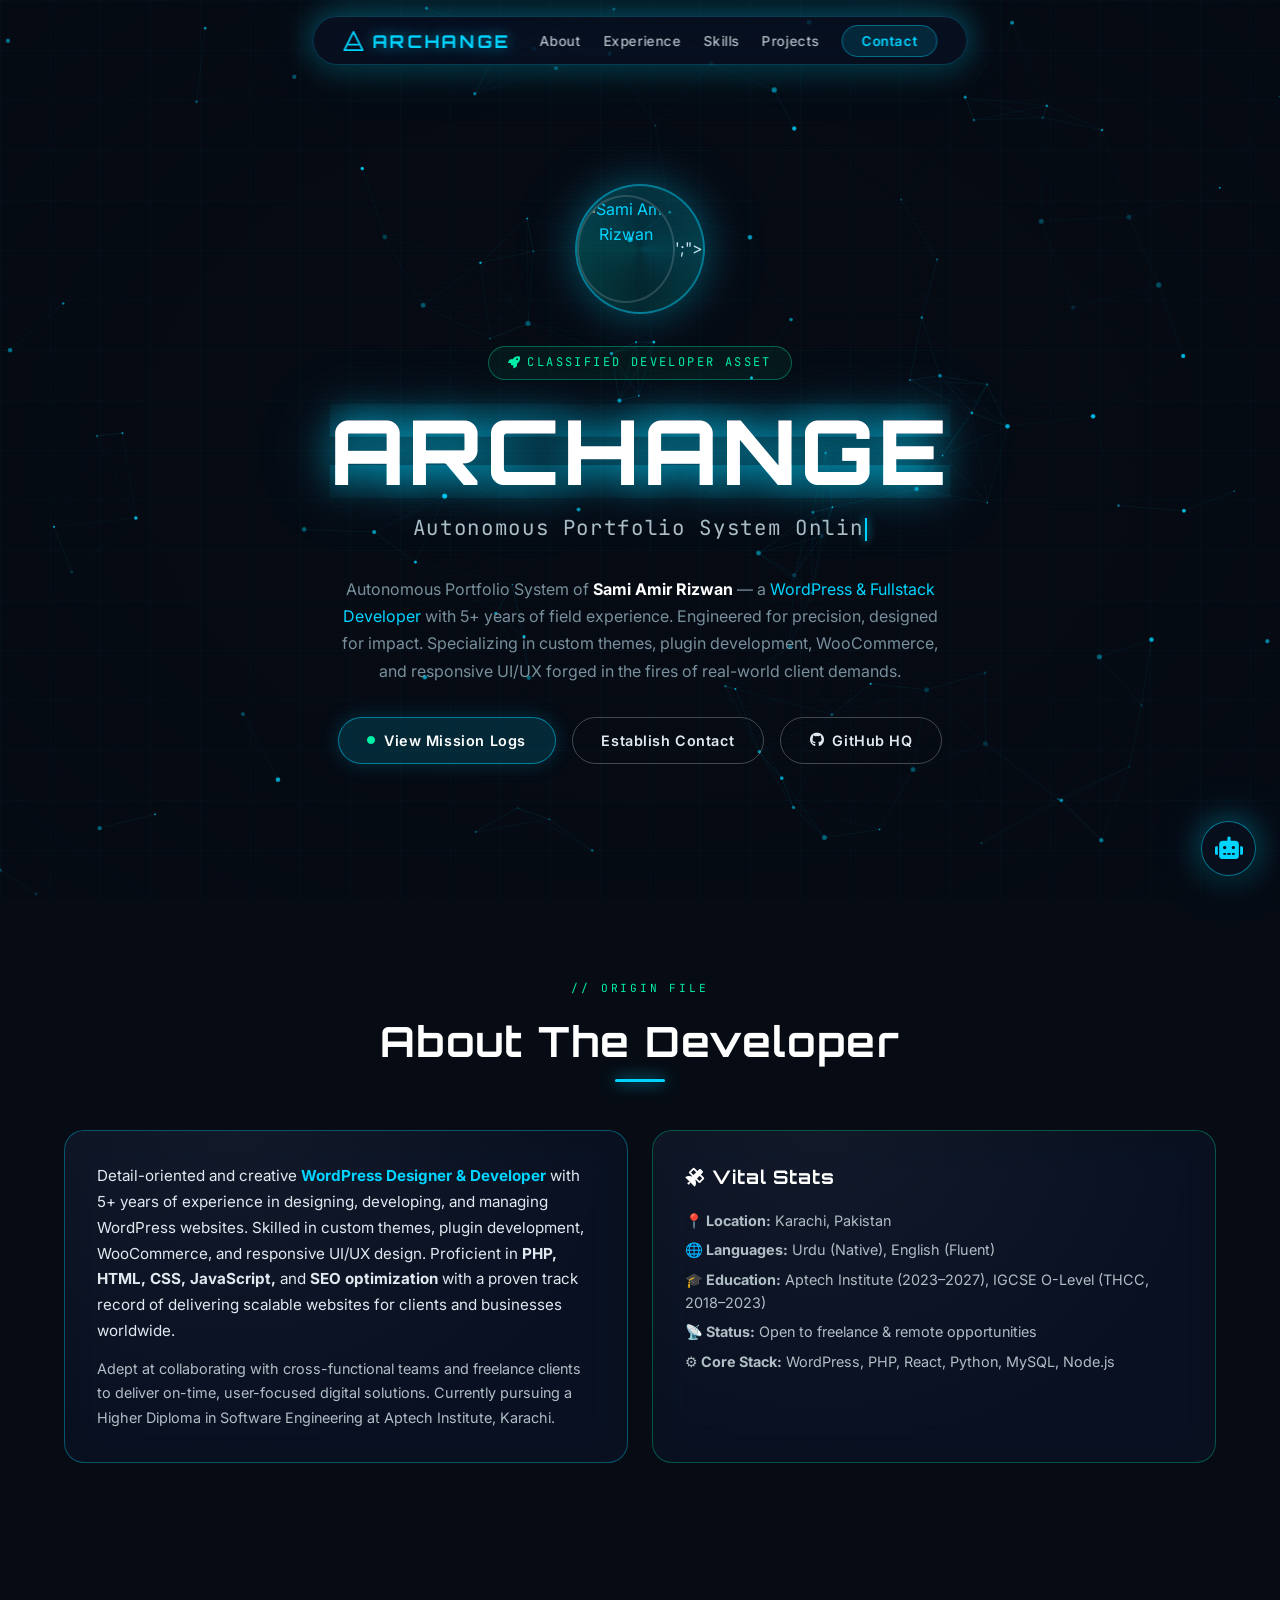
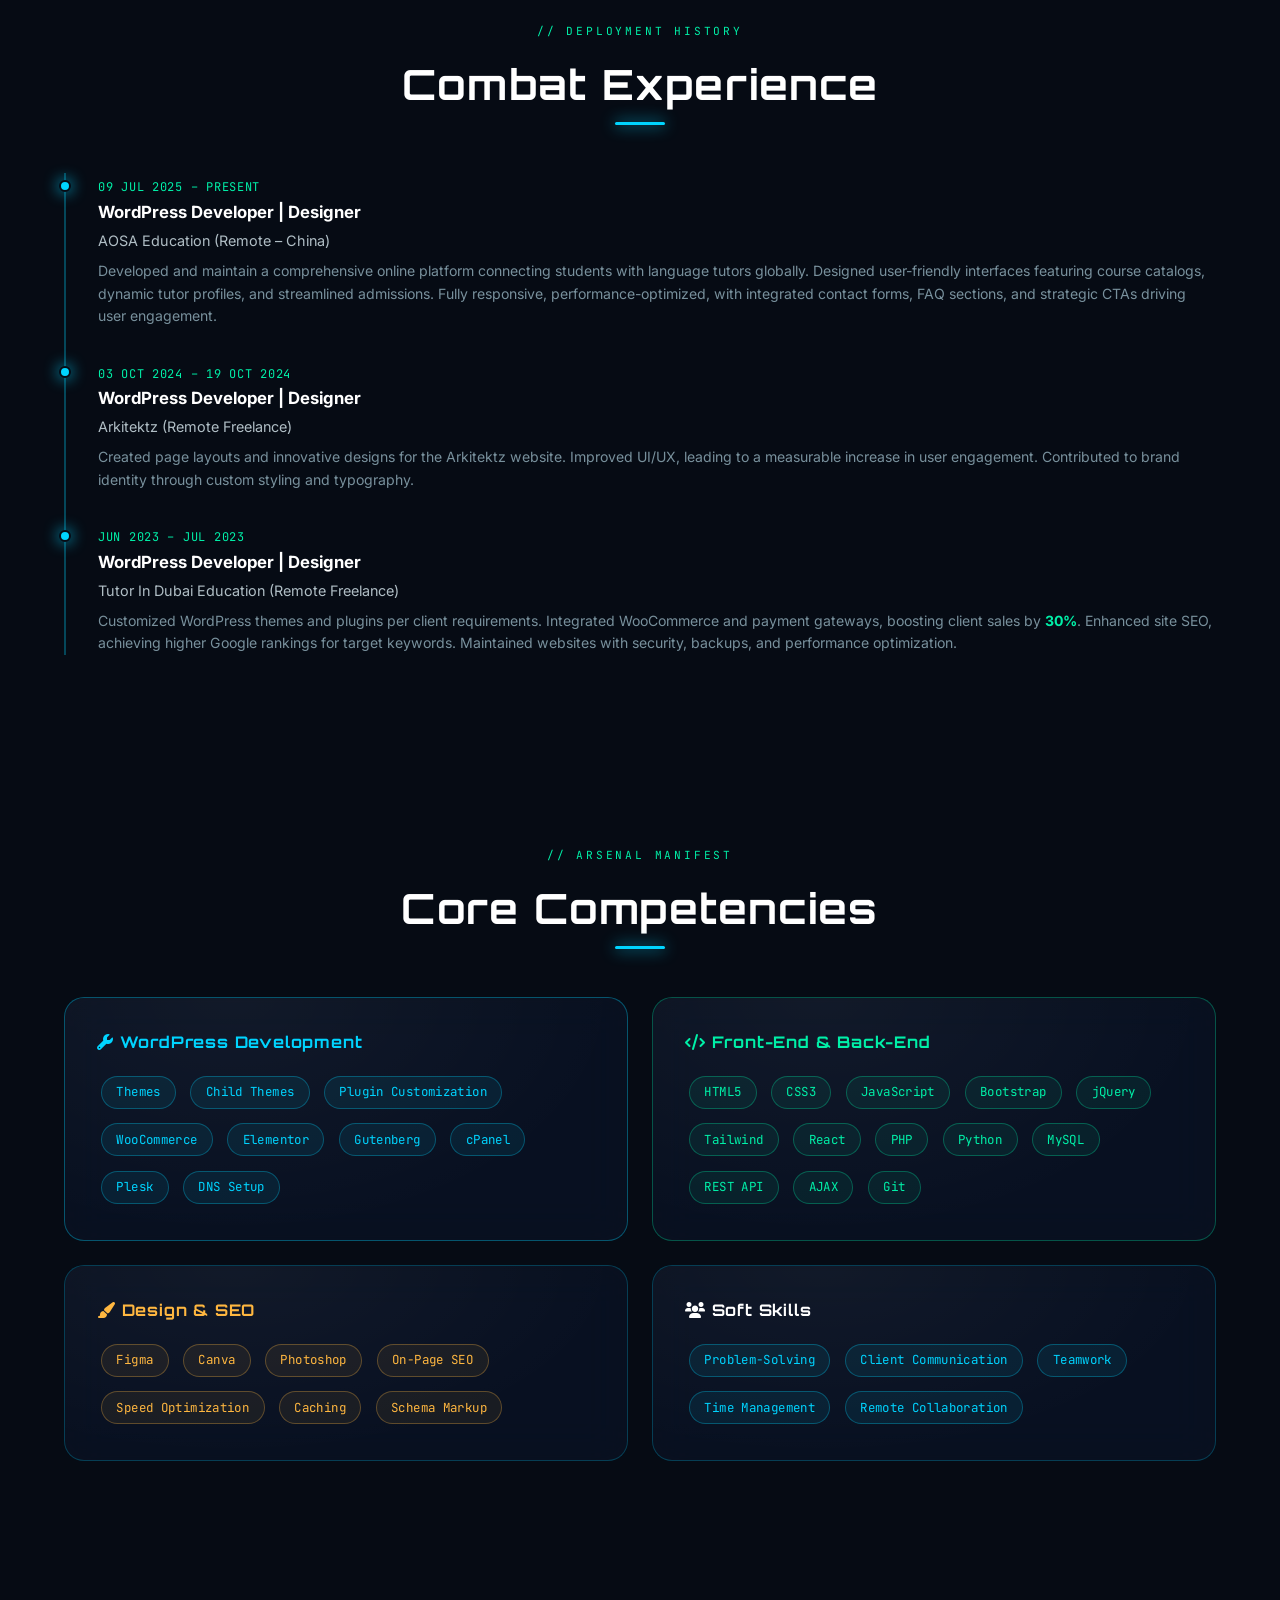
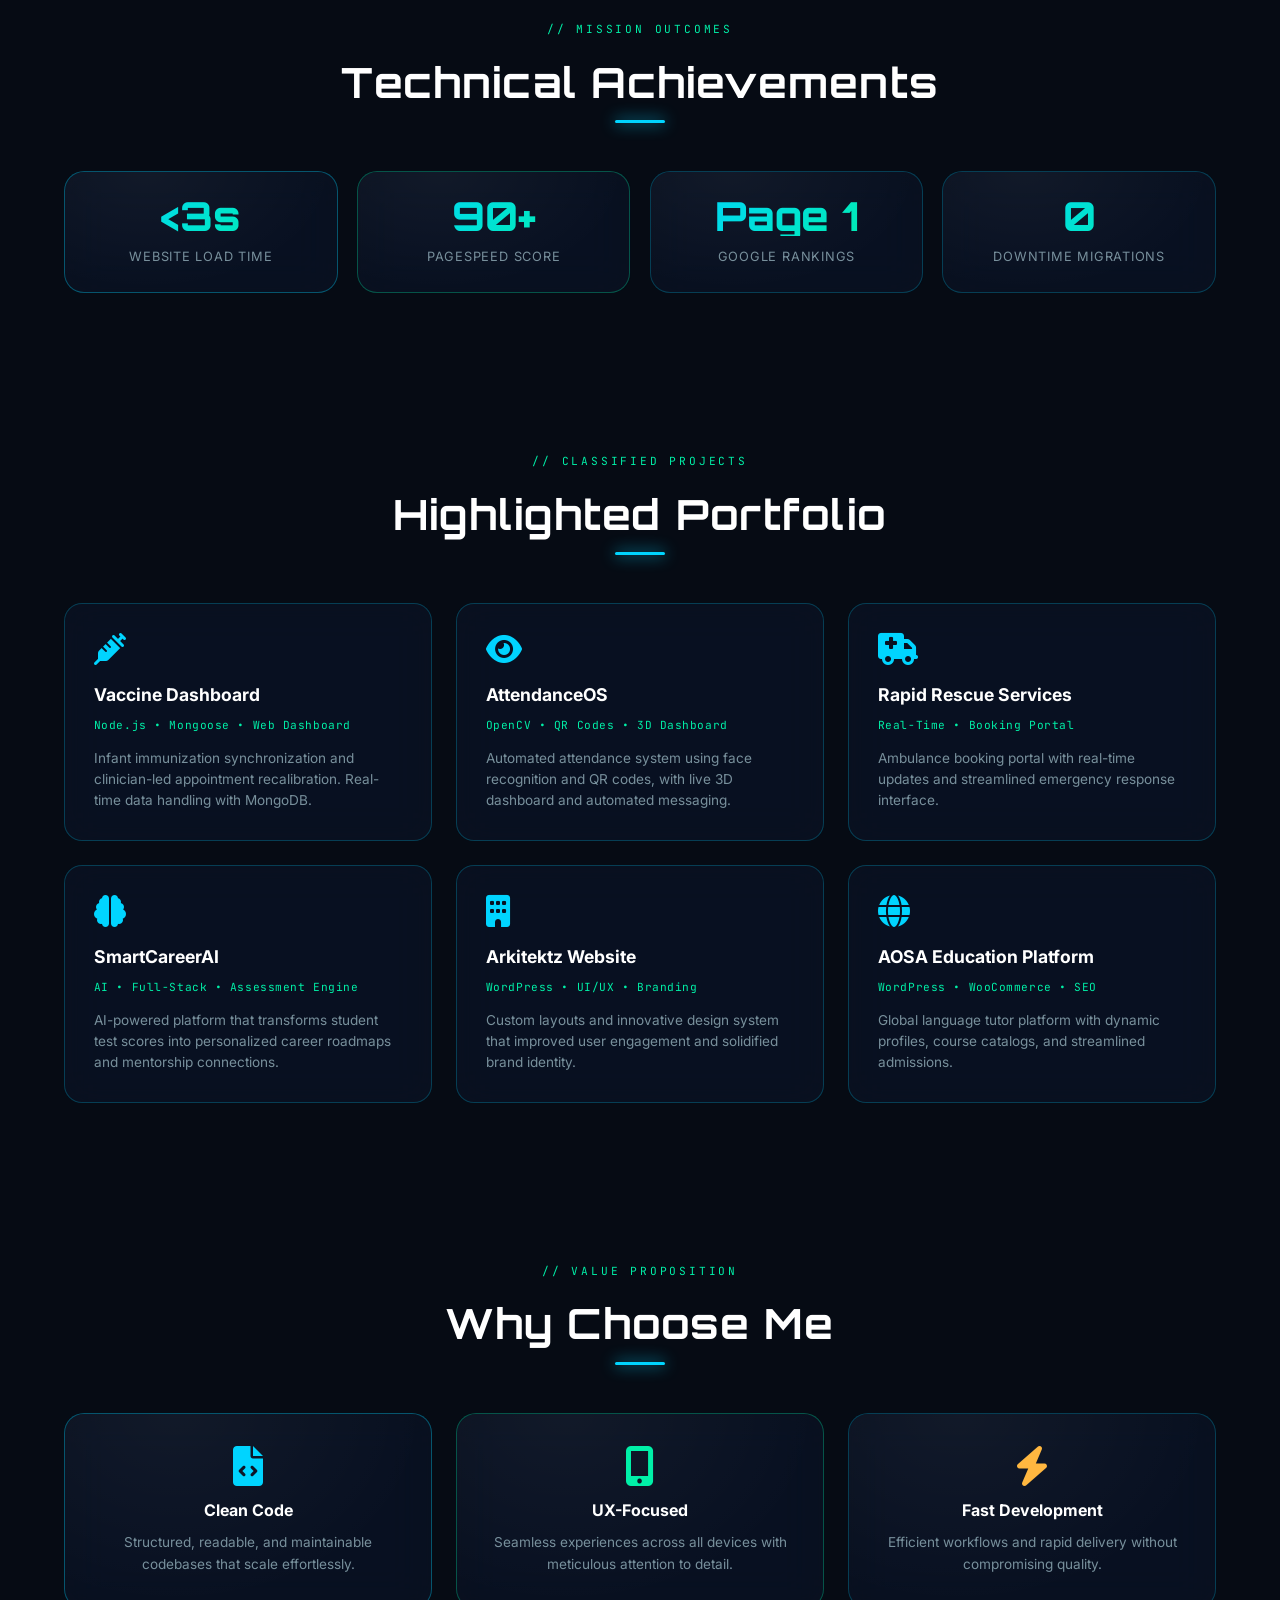
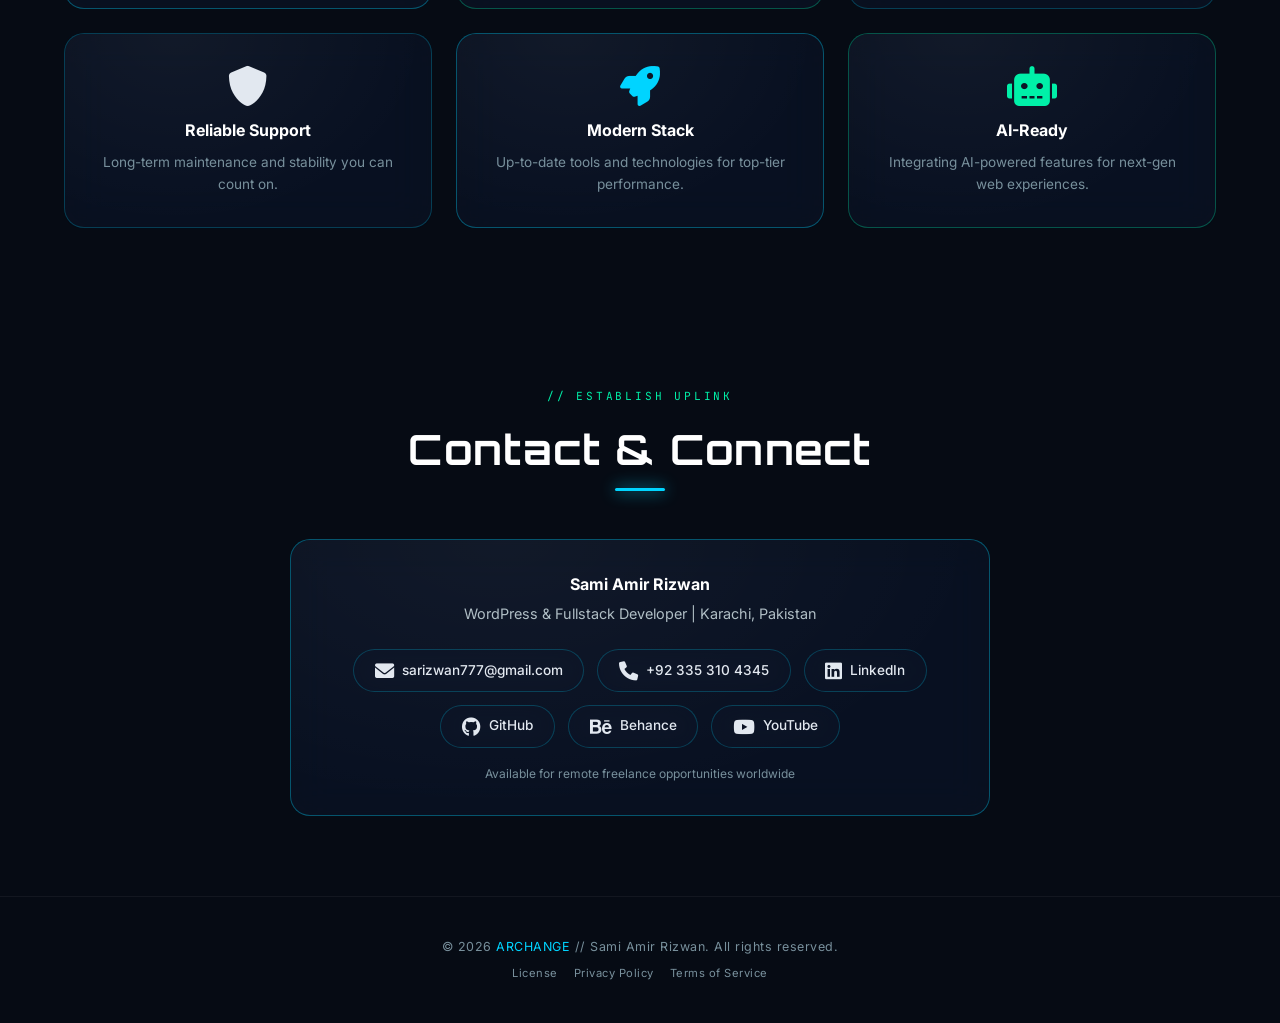
==== index.html @ 2526efa5 "Archange portfolio website update 12-May-2026" ====
<!DOCTYPE html>
<html lang="en" data-theme="dark">
<head>
    <meta charset="UTF-8">
    <meta name="viewport" content="width=device-width, initial-scale=1.0">
    <meta name="description" content="ARCHANGE | Sami Amir Rizwan - WordPress & Fullstack Developer Portfolio. Sci-Fi interactive design.">
    <meta name="keywords" content="WordPress Developer, Fullstack Developer, PHP, React, Python, Web Developer Portfolio, Sami Amir Rizwan">
    <meta name="author" content="Sami Amir Rizwan">
    <meta property="og:title" content="ARCHANGE | Sami Amir Rizwan - Developer Portfolio">
    <meta property="og:description" content="WordPress & Fullstack Developer with 5+ years of experience. Explore my sci-fi interactive portfolio.">
    <meta property="og:image" content="https://github.com/Samiamirrizwan.png">
    <meta property="og:url" content="https://samiamirrizwan.github.io">
    <meta name="twitter:card" content="summary_large_image">
    <meta name="theme-color" content="#0a0e17">
    <title>ARCHANGE // Sami Amir Rizwan | Developer Portfolio</title>

    <!-- Fonts & Icons -->
    <link rel="preconnect" href="https://fonts.googleapis.com">
    <link rel="preconnect" href="https://fonts.gstatic.com" crossorigin>
    <link href="https://fonts.googleapis.com/css2?family=Inter:wght@300;400;500;600;700;800;900&family=JetBrains+Mono:wght@300;400;500;600;700&family=Orbitron:wght@400;500;600;700;800;900&family=Rajdhani:wght@400;500;600;700&display=swap" rel="stylesheet">
    <link rel="stylesheet" href="https://cdnjs.cloudflare.com/ajax/libs/font-awesome/6.0.0-beta3/css/all.min.css">

    <!-- Custom Styles -->
    <link rel="stylesheet" href="css/style.css">

    <!-- Favicon (letter A) -->
    <link rel="icon" type="image/x-icon" href="favicon.ico">
</head>
<body>

    <!-- Background Layers -->
    <canvas id="particle-canvas" aria-hidden="true"></canvas>
    <div class="scanlines-overlay" aria-hidden="true"></div>
    <div class="grid-overlay" aria-hidden="true"></div>

    <!-- Navigation -->
    <nav class="nav-bar" id="navbar" role="navigation" aria-label="Main navigation">
        <span class="nav-logo">
            <svg width="22" height="22" viewBox="0 0 24 24" fill="none" stroke="currentColor" stroke-width="2" stroke-linecap="round" stroke-linejoin="round">
                <polygon points="12,2 22,22 2,22"/>
                <line x1="7" y1="16" x2="17" y2="16"/>
            </svg>
            ARCHANGE
        </span>
        <button class="mobile-menu-btn" id="mobileMenuBtn" aria-label="Toggle menu" aria-expanded="false">
            <span></span><span></span><span></span>
        </button>
        <ul class="nav-links" id="navLinks" role="menubar">
            <li role="none"><a href="#about" role="menuitem">About</a></li>
            <li role="none"><a href="#experience" role="menuitem">Experience</a></li>
            <li role="none"><a href="#skills" role="menuitem">Skills</a></li>
            <li role="none"><a href="#projects" role="menuitem">Projects</a></li>
            <li role="none"><a href="#contact" class="nav-cta" role="menuitem">Contact</a></li>
        </ul>
    </nav>

    <main class="main-content">

        <!-- Hero Section -->
        <section class="hero-section" id="home">
            <div class="avatar-hologram">
                <img src="https://github.com/Samiamirrizwan.png" alt="Sami Amir Rizwan" loading="eager"
                     onerror="this.style.display='none'; this.parentElement.style.background='radial-gradient(circle at 30% 30%, rgba(0,212,255,0.35), rgba(0,240,168,0.15))'; this.parentElement.innerHTML+='<i class=\"fas fa-user-astronaut\" style=\"font-size:2.5rem;z-index:1;color:var(--accent-cyan);\"></i>';">
            </div>
            <span class="hero-badge">
                <i class="fas fa-rocket" style="margin-right:0.4em;"></i> Classified Developer Asset
            </span>
            <h1 class="hero-title">
                <span class="glitch-text" data-text="ARCHANGE">ARCHANGE</span>
            </h1>
            <p class="hero-subtitle">
                <span class="typewriter-container">
                    <span id="typewriter-text"></span><span class="typewriter-cursor"></span>
                </span>
            </p>
            <p class="hero-description">
                Autonomous Portfolio System of <strong style="color:#fff;">Sami Amir Rizwan</strong> — a
                <span style="color:var(--accent-cyan);">WordPress & Fullstack Developer</span> with 5+ years
                of field experience. Engineered for precision, designed for impact. Specializing in custom
                themes, plugin development, WooCommerce, and responsive UI/UX forged in the fires of
                real-world client demands.
            </p>
            <div class="hero-buttons">
                <a href="#projects" class="btn btn-primary">
                    <i class="fas fa-circle" style="font-size:8px; color:var(--accent-teal);"></i> View Mission Logs
                </a>
                <a href="#contact" class="btn btn-secondary">Establish Contact</a>
                <a href="https://github.com/Samiamirrizwan" target="_blank" rel="noopener noreferrer" class="btn btn-secondary">
                    <i class="fab fa-github"></i> GitHub HQ
                </a>
            </div>
        </section>

        <!-- About Section -->
        <section class="section" id="about">
            <div class="section-header">
                <span class="section-tag">// Origin File</span>
                <h2 class="section-title">About The Developer</h2>
            </div>
            <div class="grid-2">
                <div class="glass-card glow-cyan">
                    <p style="color:var(--text-primary);line-height:1.7;font-size:0.95rem;">
                        Detail-oriented and creative <strong style="color:var(--accent-cyan);">WordPress Designer & Developer</strong>
                        with 5+ years of experience in designing, developing, and managing WordPress websites.
                        Skilled in custom themes, plugin development, WooCommerce, and responsive UI/UX design.
                        Proficient in <strong>PHP, HTML, CSS, JavaScript,</strong> and <strong>SEO optimization</strong>
                        with a proven track record of delivering scalable websites for clients and businesses worldwide.
                    </p>
                    <p style="color:var(--text-secondary);line-height:1.7;font-size:0.9rem;margin-top:0.8rem;">
                        Adept at collaborating with cross-functional teams and freelance clients to deliver
                        on-time, user-focused digital solutions. Currently pursuing a Higher Diploma in
                        Software Engineering at Aptech Institute, Karachi.
                    </p>
                </div>
                <div class="glass-card glow-teal">
                    <h3 style="color:#fff;margin-bottom:1rem;font-family:var(--font-display);letter-spacing:0.05em;"><i class="fas fa-satellite"></i> Vital Stats</h3>
                    <p style="color:var(--text-secondary);font-size:0.9rem;margin-bottom:0.4rem;">
                        <strong>📍 Location:</strong> Karachi, Pakistan
                    </p>
                    <p style="color:var(--text-secondary);font-size:0.9rem;margin-bottom:0.4rem;">
                        <strong>🌐 Languages:</strong> Urdu (Native), English (Fluent)
                    </p>
                    <p style="color:var(--text-secondary);font-size:0.9rem;margin-bottom:0.4rem;">
                        <strong>🎓 Education:</strong> Aptech Institute (2023–2027), IGCSE O-Level (THCC, 2018–2023)
                    </p>
                    <p style="color:var(--text-secondary);font-size:0.9rem;margin-bottom:0.4rem;">
                        <strong>📡 Status:</strong> Open to freelance & remote opportunities
                    </p>
                    <p style="color:var(--text-secondary);font-size:0.9rem;">
                        <strong>⚙️ Core Stack:</strong> WordPress, PHP, React, Python, MySQL, Node.js
                    </p>
                </div>
            </div>
        </section>

        <!-- Experience Section -->
        <section class="section" id="experience">
            <div class="section-header">
                <span class="section-tag">// Deployment History</span>
                <h2 class="section-title">Combat Experience</h2>
            </div>
            <div class="timeline">
                <div class="timeline-item">
                    <span class="timeline-date">09 JUL 2025 – PRESENT</span>
                    <p class="timeline-role">WordPress Developer | Designer</p>
                    <p class="timeline-company">AOSA Education (Remote – China)</p>
                    <p class="timeline-desc">Developed and maintain a comprehensive online platform connecting students with language tutors globally. Designed user-friendly interfaces featuring course catalogs, dynamic tutor profiles, and streamlined admissions. Fully responsive, performance-optimized, with integrated contact forms, FAQ sections, and strategic CTAs driving user engagement.</p>
                </div>
                <div class="timeline-item">
                    <span class="timeline-date">03 OCT 2024 – 19 OCT 2024</span>
                    <p class="timeline-role">WordPress Developer | Designer</p>
                    <p class="timeline-company">Arkitektz (Remote Freelance)</p>
                    <p class="timeline-desc">Created page layouts and innovative designs for the Arkitektz website. Improved UI/UX, leading to a measurable increase in user engagement. Contributed to brand identity through custom styling and typography.</p>
                </div>
                <div class="timeline-item">
                    <span class="timeline-date">JUN 2023 – JUL 2023</span>
                    <p class="timeline-role">WordPress Developer | Designer</p>
                    <p class="timeline-company">Tutor In Dubai Education (Remote Freelance)</p>
                    <p class="timeline-desc">Customized WordPress themes and plugins per client requirements. Integrated WooCommerce and payment gateways, boosting client sales by <strong style="color:var(--accent-teal);">30%</strong>. Enhanced site SEO, achieving higher Google rankings for target keywords. Maintained websites with security, backups, and performance optimization.</p>
                </div>
            </div>
        </section>

        <!-- Skills Section -->
        <section class="section" id="skills">
            <div class="section-header">
                <span class="section-tag">// Arsenal Manifest</span>
                <h2 class="section-title">Core Competencies</h2>
            </div>
            <div class="grid-2">
                <div class="glass-card glow-cyan">
                    <h3 style="color:var(--accent-cyan);margin-bottom:1rem;font-family:var(--font-display);letter-spacing:0.05em;font-size:1rem;"><i class="fas fa-wrench"></i> WordPress Development</h3>
                    <div style="display:flex;flex-wrap:wrap;gap:0.4rem;">
                        <span class="skill-tag">Themes</span>
                        <span class="skill-tag">Child Themes</span>
                        <span class="skill-tag">Plugin Customization</span>
                        <span class="skill-tag">WooCommerce</span>
                        <span class="skill-tag">Elementor</span>
                        <span class="skill-tag">Gutenberg</span>
                        <span class="skill-tag">cPanel</span>
                        <span class="skill-tag">Plesk</span>
                        <span class="skill-tag">DNS Setup</span>
                    </div>
                </div>
                <div class="glass-card glow-teal">
                    <h3 style="color:var(--accent-teal);margin-bottom:1rem;font-family:var(--font-display);letter-spacing:0.05em;font-size:1rem;"><i class="fas fa-code"></i> Front-End & Back-End</h3>
                    <div style="display:flex;flex-wrap:wrap;gap:0.4rem;">
                        <span class="skill-tag teal">HTML5</span>
                        <span class="skill-tag teal">CSS3</span>
                        <span class="skill-tag teal">JavaScript</span>
                        <span class="skill-tag teal">Bootstrap</span>
                        <span class="skill-tag teal">jQuery</span>
                        <span class="skill-tag teal">Tailwind</span>
                        <span class="skill-tag teal">React</span>
                        <span class="skill-tag teal">PHP</span>
                        <span class="skill-tag teal">Python</span>
                        <span class="skill-tag teal">MySQL</span>
                        <span class="skill-tag teal">REST API</span>
                        <span class="skill-tag teal">AJAX</span>
                        <span class="skill-tag teal">Git</span>
                    </div>
                </div>
                <div class="glass-card">
                    <h3 style="color:var(--accent-gold);margin-bottom:1rem;font-family:var(--font-display);letter-spacing:0.05em;font-size:1rem;"><i class="fas fa-paint-brush"></i> Design & SEO</h3>
                    <div style="display:flex;flex-wrap:wrap;gap:0.4rem;">
                        <span class="skill-tag gold">Figma</span>
                        <span class="skill-tag gold">Canva</span>
                        <span class="skill-tag gold">Photoshop</span>
                        <span class="skill-tag gold">On-Page SEO</span>
                        <span class="skill-tag gold">Speed Optimization</span>
                        <span class="skill-tag gold">Caching</span>
                        <span class="skill-tag gold">Schema Markup</span>
                    </div>
                </div>
                <div class="glass-card">
                    <h3 style="color:#fff;margin-bottom:1rem;font-family:var(--font-display);letter-spacing:0.05em;font-size:1rem;"><i class="fas fa-users"></i> Soft Skills</h3>
                    <div style="display:flex;flex-wrap:wrap;gap:0.4rem;">
                        <span class="skill-tag">Problem-Solving</span>
                        <span class="skill-tag">Client Communication</span>
                        <span class="skill-tag">Teamwork</span>
                        <span class="skill-tag">Time Management</span>
                        <span class="skill-tag">Remote Collaboration</span>
                    </div>
                </div>
            </div>
        </section>

        <!-- Achievements Section -->
        <section class="section">
            <div class="section-header">
                <span class="section-tag">// Mission Outcomes</span>
                <h2 class="section-title">Technical Achievements</h2>
            </div>
            <div class="grid-4">
                <div class="glass-card glow-cyan stat-card">
                    <span class="stat-number">&lt;3s</span>
                    <span class="stat-label">Website Load Time</span>
                </div>
                <div class="glass-card glow-teal stat-card">
                    <span class="stat-number">90+</span>
                    <span class="stat-label">PageSpeed Score</span>
                </div>
                <div class="glass-card stat-card">
                    <span class="stat-number">Page 1</span>
                    <span class="stat-label">Google Rankings</span>
                </div>
                <div class="glass-card stat-card">
                    <span class="stat-number">0</span>
                    <span class="stat-label">Downtime Migrations</span>
                </div>
            </div>
        </section>

        <!-- Projects Section -->
        <section class="section" id="projects">
            <div class="section-header">
                <span class="section-tag">// Classified Projects</span>
                <h2 class="section-title">Highlighted Portfolio</h2>
            </div>
            <div class="grid-3">
                <div class="project-card">
                    <i class="fas fa-syringe project-icon"></i>
                    <p class="project-title">Vaccine Dashboard</p>
                    <p class="project-tech">Node.js • Mongoose • Web Dashboard</p>
                    <p class="project-desc">Infant immunization synchronization and clinician-led appointment recalibration. Real-time data handling with MongoDB.</p>
                </div>
                <div class="project-card">
                    <i class="fas fa-eye project-icon"></i>
                    <p class="project-title">AttendanceOS</p>
                    <p class="project-tech">OpenCV • QR Codes • 3D Dashboard</p>
                    <p class="project-desc">Automated attendance system using face recognition and QR codes, with live 3D dashboard and automated messaging.</p>
                </div>
                <div class="project-card">
                    <i class="fas fa-ambulance project-icon"></i>
                    <p class="project-title">Rapid Rescue Services</p>
                    <p class="project-tech">Real-Time • Booking Portal</p>
                    <p class="project-desc">Ambulance booking portal with real-time updates and streamlined emergency response interface.</p>
                </div>
                <div class="project-card">
                    <i class="fas fa-brain project-icon"></i>
                    <p class="project-title">SmartCareerAI</p>
                    <p class="project-tech">AI • Full-Stack • Assessment Engine</p>
                    <p class="project-desc">AI-powered platform that transforms student test scores into personalized career roadmaps and mentorship connections.</p>
                </div>
                <div class="project-card">
                    <i class="fas fa-building project-icon"></i>
                    <p class="project-title">Arkitektz Website</p>
                    <p class="project-tech">WordPress • UI/UX • Branding</p>
                    <p class="project-desc">Custom layouts and innovative design system that improved user engagement and solidified brand identity.</p>
                </div>
                <div class="project-card">
                    <i class="fas fa-globe project-icon"></i>
                    <p class="project-title">AOSA Education Platform</p>
                    <p class="project-tech">WordPress • WooCommerce • SEO</p>
                    <p class="project-desc">Global language tutor platform with dynamic profiles, course catalogs, and streamlined admissions.</p>
                </div>
            </div>
        </section>

        <!-- Why Choose Me -->
        <section class="section">
            <div class="section-header">
                <span class="section-tag">// Value Proposition</span>
                <h2 class="section-title">Why Choose Me</h2>
            </div>
            <div class="grid-3">
                <div class="glass-card glow-cyan" style="text-align:center;">
                    <i class="fas fa-file-code" style="font-size:2.5rem;display:block;margin-bottom:0.8rem;color:var(--accent-cyan);"></i>
                    <h4 style="color:#fff;margin-bottom:0.5rem;">Clean Code</h4>
                    <p style="color:var(--text-muted);font-size:0.85rem;">Structured, readable, and maintainable codebases that scale effortlessly.</p>
                </div>
                <div class="glass-card glow-teal" style="text-align:center;">
                    <i class="fas fa-mobile-alt" style="font-size:2.5rem;display:block;margin-bottom:0.8rem;color:var(--accent-teal);"></i>
                    <h4 style="color:#fff;margin-bottom:0.5rem;">UX-Focused</h4>
                    <p style="color:var(--text-muted);font-size:0.85rem;">Seamless experiences across all devices with meticulous attention to detail.</p>
                </div>
                <div class="glass-card" style="text-align:center;">
                    <i class="fas fa-bolt" style="font-size:2.5rem;display:block;margin-bottom:0.8rem;color:var(--accent-gold);"></i>
                    <h4 style="color:#fff;margin-bottom:0.5rem;">Fast Development</h4>
                    <p style="color:var(--text-muted);font-size:0.85rem;">Efficient workflows and rapid delivery without compromising quality.</p>
                </div>
                <div class="glass-card" style="text-align:center;">
                    <i class="fas fa-shield-alt" style="font-size:2.5rem;display:block;margin-bottom:0.8rem;color:var(--text-primary);"></i>
                    <h4 style="color:#fff;margin-bottom:0.5rem;">Reliable Support</h4>
                    <p style="color:var(--text-muted);font-size:0.85rem;">Long-term maintenance and stability you can count on.</p>
                </div>
                <div class="glass-card glow-cyan" style="text-align:center;">
                    <i class="fas fa-rocket" style="font-size:2.5rem;display:block;margin-bottom:0.8rem;color:var(--accent-cyan);"></i>
                    <h4 style="color:#fff;margin-bottom:0.5rem;">Modern Stack</h4>
                    <p style="color:var(--text-muted);font-size:0.85rem;">Up-to-date tools and technologies for top-tier performance.</p>
                </div>
                <div class="glass-card glow-teal" style="text-align:center;">
                    <i class="fas fa-robot" style="font-size:2.5rem;display:block;margin-bottom:0.8rem;color:var(--accent-teal);"></i>
                    <h4 style="color:#fff;margin-bottom:0.5rem;">AI-Ready</h4>
                    <p style="color:var(--text-muted);font-size:0.85rem;">Integrating AI-powered features for next-gen web experiences.</p>
                </div>
            </div>
        </section>

        <!-- Contact Section -->
        <section class="section" id="contact">
            <div class="section-header">
                <span class="section-tag">// Establish Uplink</span>
                <h2 class="section-title">Contact & Connect</h2>
            </div>
            <div class="glass-card glow-cyan" style="max-width:700px;margin:0 auto;text-align:center;">
                <p style="color:var(--text-primary);font-size:1rem;margin-bottom:0.3rem;">
                    <strong style="color:#fff;">Sami Amir Rizwan</strong>
                </p>
                <p style="color:var(--text-secondary);font-size:0.9rem;margin-bottom:0.8rem;">
                    WordPress & Fullstack Developer | Karachi, Pakistan
                </p>
                <div class="contact-links">
                    <a href="mailto:sarizwan777@gmail.com" class="contact-link" title="Email">
                        <i class="fas fa-envelope contact-icon"></i> sarizwan777@gmail.com
                    </a>
                    <a href="tel:+923353104345" class="contact-link" title="Phone">
                        <i class="fas fa-phone contact-icon"></i> +92 335 310 4345
                    </a>
                    <a href="https://www.linkedin.com/in/sami-amir-rizwan" target="_blank" rel="noopener noreferrer" class="contact-link" title="LinkedIn">
                        <i class="fab fa-linkedin contact-icon"></i> LinkedIn
                    </a>
                    <a href="https://github.com/Samiamirrizwan" target="_blank" rel="noopener noreferrer" class="contact-link" title="GitHub">
                        <i class="fab fa-github contact-icon"></i> GitHub
                    </a>
                    <a href="https://www.behance.net/samiamir" target="_blank" rel="noopener noreferrer" class="contact-link" title="Behance">
                        <i class="fab fa-behance contact-icon"></i> Behance
                    </a>
                    <a href="https://www.youtube.com/@hanzo_shaft" target="_blank" rel="noopener noreferrer" class="contact-link" title="YouTube">
                        <i class="fab fa-youtube contact-icon"></i> YouTube
                    </a>
                </div>
                <p style="color:var(--text-muted);font-size:0.75rem;margin-top:1rem;">
                    Available for remote freelance opportunities worldwide
                </p>
            </div>
        </section>

    </main>

    <footer class="footer">
        <p>© 2026 <span>ARCHANGE</span> // Sami Amir Rizwan. All rights reserved.</p>
        <p style="font-size:0.7rem; margin-top:0.5rem; display:flex; justify-content:center; gap:1rem; flex-wrap:wrap;">
            <a href="license.html" style="color:var(--text-muted); text-decoration:none;">License</a>
            <a href="privacy.html" style="color:var(--text-muted); text-decoration:none;">Privacy Policy</a>
            <a href="terms.html" style="color:var(--text-muted); text-decoration:none;">Terms of Service</a>
        </p>
    </footer>

    <!-- AI Terminal Toggle Button -->
    <button class="ai-terminal-toggle" id="aiToggle" aria-label="Toggle AI Terminal" title="AI Assistant">
        <i class="fas fa-robot" style="font-size:1.4rem;"></i>
    </button>

    <!-- AI Terminal Panel -->
    <div class="ai-terminal-panel" id="aiPanel">
        <div class="terminal-header">
            <span class="terminal-dot red"></span>
            <span class="terminal-dot yellow"></span>
            <span class="terminal-dot green"></span>
            &nbsp;ARCHANGE_AI v3.7 // ask me anything
        </div>
        <div class="terminal-messages" id="terminalMessages">
            <div class="terminal-msg ai">
                <i class="fas fa-robot" style="margin-right:0.3rem;"></i> ARCHANGE AI online. Ask about Sami's skills, experience, projects, or hiring. Type <em>help</em>.
            </div>
        </div>
        <div class="terminal-input-row">
            <input type="text" id="terminalInput" placeholder="Type your query..." aria-label="AI Terminal Input" maxlength="200">
            <button id="terminalSend">SEND</button>
        </div>
    </div>

    <!-- Scripts -->
    <script src="js/script.js"></script>
</body>
</html>
---- css/style.css ----
:root {
    --bg-deep: #060b14;
    --bg-space: #0a0e1a;
    --bg-card: rgba(14, 22, 40, 0.55);
    --glass-bg: rgba(12, 20, 38, 0.5);
    --glass-border: rgba(0, 200, 240, 0.25);
    --glass-border-strong: rgba(0, 220, 255, 0.5);
    --glass-highlight: rgba(255, 255, 255, 0.04);
    --accent-cyan: #00d4ff;
    --accent-teal: #00f0a8;
    --accent-gold: #ffb740;
    --accent-purple: #8b5cf6;
    --accent-rose: #f43f5e;
    --text-primary: #e2e8f0;
    --text-secondary: #b0bec5;
    --text-muted: #78909c;
    --glow-cyan: 0 0 30px rgba(0, 212, 255, 0.4), 0 0 60px rgba(0, 212, 255, 0.15);
    --glow-teal: 0 0 25px rgba(0, 240, 168, 0.35), 0 0 50px rgba(0, 240, 168, 0.12);
    --font-mono: 'JetBrains Mono', 'Fira Code', 'Courier New', monospace;
    --font-sans: 'Inter', 'Segoe UI', system-ui, -apple-system, sans-serif;
    --font-display: 'Orbitron', 'Rajdhani', 'Segoe UI', sans-serif;
    --transition-fast: 0.2s cubic-bezier(0.4, 0, 0.2, 1);
    --transition-smooth: 0.4s cubic-bezier(0.4, 0, 0.2, 1);
    --transition-glitch: 0.15s cubic-bezier(0.25, 0.46, 0.45, 0.94);
    --z-canvas: 0;
    --z-overlay: 1;
    --z-content: 10;
    --z-nav: 100;
    --z-modal: 200;
    --z-loader: 999;
}

*,
*::before,
*::after {
    margin: 0;
    padding: 0;
    box-sizing: border-box;
}

html {
    scroll-behavior: smooth;
    font-size: 16px;
    -webkit-font-smoothing: antialiased;
    -moz-osx-font-smoothing: grayscale;
}

body {
    background: var(--bg-deep);
    color: var(--text-primary);
    font-family: var(--font-sans);
    overflow-x: hidden;
    line-height: 1.6;
    cursor: default;
    min-height: 100vh;
    position: relative;
}

#particle-canvas {
    position: fixed;
    top: 0;
    left: 0;
    width: 100vw;
    height: 100vh;
    z-index: var(--z-canvas);
    pointer-events: none;
}

.scanlines-overlay {
    position: fixed;
    top: 0;
    left: 0;
    width: 100vw;
    height: 100vh;
    z-index: var(--z-overlay);
    pointer-events: none;
    background: repeating-linear-gradient(0deg, transparent, transparent 2px, rgba(0, 0, 0, 0.03) 2px, rgba(0, 0, 0, 0.03) 4px);
    opacity: 0.5;
}
.scanlines-overlay::after {
    content: '';
    position: absolute;
    top: 0;
    left: 0;
    width: 100%;
    height: 100%;
    background: radial-gradient(ellipse at center, transparent 55%, rgba(6, 11, 20, 0.65) 100%);
    pointer-events: none;
}

.grid-overlay {
    position: fixed;
    top: 0;
    left: 0;
    width: 100vw;
    height: 100vh;
    z-index: var(--z-overlay);
    pointer-events: none;
    opacity: 0.06;
    background-image:
        linear-gradient(rgba(0, 200, 240, 0.5) 1px, transparent 1px),
        linear-gradient(90deg, rgba(0, 200, 240, 0.5) 1px, transparent 1px);
    background-size: 50px 50px;
    animation: gridDrift 20s linear infinite;
}
@keyframes gridDrift {
    0% { background-position: 0 0; }
    100% { background-position: 50px 50px; }
}

.main-content {
    position: relative;
    z-index: var(--z-content);
    max-width: 1200px;
    margin: 0 auto;
    padding: 0 1.5rem;
}

/* Navigation */
.nav-bar {
    position: fixed;
    top: 1rem;
    left: 50%;
    transform: translateX(-50%);
    z-index: var(--z-nav);
    background: var(--glass-bg);
    backdrop-filter: blur(24px) saturate(180%);
    -webkit-backdrop-filter: blur(24px) saturate(180%);
    border: 1px solid var(--glass-border);
    border-radius: 50px;
    padding: 0.6rem 1.8rem;
    display: flex;
    align-items: center;
    gap: 1.8rem;
    transition: all var(--transition-smooth);
    box-shadow: 0 8px 32px rgba(0, 0, 0, 0.4), var(--glow-cyan);
}
.nav-bar:hover {
    border-color: var(--glass-border-strong);
    box-shadow: 0 12px 40px rgba(0, 0, 0, 0.5), 0 0 40px rgba(0, 212, 255, 0.3);
}
.nav-logo {
    font-family: var(--font-display);
    font-weight: 700;
    font-size: 1.1rem;
    letter-spacing: 0.15em;
    color: var(--accent-cyan);
    text-transform: uppercase;
    white-space: nowrap;
    text-shadow: 0 0 15px rgba(0, 212, 255, 0.6);
    display: flex;
    align-items: center;
    gap: 0.5rem;
}
.nav-logo svg {
    stroke: currentColor;
    flex-shrink: 0;
}
.nav-links {
    display: flex;
    gap: 1.4rem;
    list-style: none;
    align-items: center;
}
.nav-links a {
    color: var(--text-secondary);
    text-decoration: none;
    font-size: 0.85rem;
    font-weight: 500;
    letter-spacing: 0.04em;
    transition: color var(--transition-fast);
    position: relative;
    white-space: nowrap;
}
.nav-links a::after {
    content: '';
    position: absolute;
    bottom: -4px;
    left: 0;
    width: 0;
    height: 1.5px;
    background: var(--accent-cyan);
    transition: width var(--transition-smooth);
    box-shadow: 0 0 10px var(--accent-cyan);
}
.nav-links a:hover {
    color: #fff;
}
.nav-links a:hover::after {
    width: 100%;
}
.nav-cta {
    background: rgba(0, 212, 255, 0.12);
    border: 1px solid rgba(0, 212, 255, 0.4);
    padding: 0.45rem 1.2rem;
    border-radius: 50px;
    color: var(--accent-cyan) !important;
    font-weight: 600 !important;
    transition: all var(--transition-smooth) !important;
}
.nav-cta:hover {
    background: rgba(0, 212, 255, 0.22) !important;
    box-shadow: var(--glow-cyan);
    color: #fff !important;
}
.nav-cta::after {
    display: none !important;
}
.mobile-menu-btn {
    display: none;
    background: none;
    border: none;
    cursor: pointer;
    padding: 0.3rem;
    flex-direction: column;
    gap: 5px;
    z-index: 10;
}
.mobile-menu-btn span {
    display: block;
    width: 24px;
    height: 2px;
    background: var(--accent-cyan);
    border-radius: 2px;
    transition: all var(--transition-smooth);
}
.mobile-menu-btn.active span:nth-child(1) { transform: rotate(45deg) translate(5px, 5px); }
.mobile-menu-btn.active span:nth-child(2) { opacity: 0; }
.mobile-menu-btn.active span:nth-child(3) { transform: rotate(-45deg) translate(5px, -5px); }

/* Hero */
.hero-section {
    min-height: 100vh;
    display: flex;
    flex-direction: column;
    justify-content: center;
    align-items: center;
    text-align: center;
    padding: 6rem 1rem 3rem;
    position: relative;
}
.hero-badge {
    display: inline-flex;
    align-items: center;
    padding: 0.4rem 1.2rem;
    border: 1px solid rgba(0, 240, 168, 0.35);
    border-radius: 50px;
    font-family: var(--font-mono);
    font-size: 0.75rem;
    letter-spacing: 0.2em;
    color: var(--accent-teal);
    background: rgba(0, 240, 168, 0.06);
    margin-bottom: 1.5rem;
    animation: pulseBadge 3s ease-in-out infinite;
    text-transform: uppercase;
}
@keyframes pulseBadge {
    0%, 100% { box-shadow: 0 0 8px rgba(0, 240, 168, 0.2); }
    50% { box-shadow: 0 0 25px rgba(0, 240, 168, 0.45); }
}
.hero-title {
    font-family: var(--font-display);
    font-size: clamp(2.8rem, 7vw, 6rem);
    font-weight: 800;
    letter-spacing: 0.04em;
    line-height: 1.05;
    margin-bottom: 0.8rem;
    position: relative;
}
.hero-title .glitch-text {
    display: inline-block;
    position: relative;
    color: #fff;
    text-shadow: 0 0 40px rgba(0, 212, 255, 0.7), 0 0 80px rgba(0, 212, 255, 0.3);
}
.hero-title .glitch-text::before,
.hero-title .glitch-text::after {
    content: attr(data-text);
    position: absolute;
    top: 0;
    left: 0;
    width: 100%;
    height: 100%;
}
.hero-title .glitch-text::before {
    color: var(--accent-rose);
    animation: glitchShift 2.5s infinite;
    clip-path: polygon(0 0, 100% 0, 100% 35%, 0 35%);
    opacity: 0.7;
    z-index: -1;
}
.hero-title .glitch-text::after {
    color: var(--accent-cyan);
    animation: glitchShift 2.5s infinite reverse;
    clip-path: polygon(0 65%, 100% 65%, 100% 100%, 0 100%);
    opacity: 0.7;
    z-index: -1;
}
@keyframes glitchShift {
    0%, 100% { transform: translate(0); }
    20% { transform: translate(-3px, 2px); }
    40% { transform: translate(3px, -1px); }
    60% { transform: translate(-2px, -2px); }
    80% { transform: translate(2px, 3px); }
}
.hero-subtitle {
    font-family: var(--font-mono);
    font-size: clamp(1rem, 2.5vw, 1.3rem);
    color: var(--text-secondary);
    letter-spacing: 0.08em;
    margin-bottom: 0.5rem;
}
.typewriter-container { display: inline-block; min-height: 1.5em; }
.typewriter-cursor {
    display: inline-block;
    width: 2px;
    height: 1.1em;
    background: var(--accent-cyan);
    margin-left: 2px;
    animation: blink 0.8s step-end infinite;
    vertical-align: text-bottom;
    box-shadow: 0 0 8px var(--accent-cyan);
}
@keyframes blink { 50% { opacity: 0; } }
.hero-description {
    max-width: 620px;
    color: var(--text-muted);
    font-size: 1rem;
    margin: 1.5rem auto 2rem;
    line-height: 1.7;
}
.hero-buttons {
    display: flex;
    gap: 1rem;
    flex-wrap: wrap;
    justify-content: center;
}
.btn {
    padding: 0.7rem 1.8rem;
    border-radius: 50px;
    font-weight: 600;
    font-size: 0.9rem;
    letter-spacing: 0.04em;
    cursor: pointer;
    transition: all var(--transition-smooth);
    text-decoration: none;
    display: inline-flex;
    align-items: center;
    gap: 0.5rem;
    position: relative;
    font-family: var(--font-sans);
}
.btn-primary {
    background: rgba(0, 212, 255, 0.15);
    border: 1.5px solid rgba(0, 212, 255, 0.5);
    color: #fff;
    box-shadow: 0 0 20px rgba(0, 212, 255, 0.2);
}
.btn-primary:hover {
    background: rgba(0, 212, 255, 0.28);
    box-shadow: var(--glow-cyan);
    transform: translateY(-2px);
    border-color: var(--accent-cyan);
}
.btn-secondary {
    background: transparent;
    border: 1.5px solid rgba(255, 255, 255, 0.25);
    color: var(--text-primary);
}
.btn-secondary:hover {
    border-color: rgba(255, 255, 255, 0.6);
    background: rgba(255, 255, 255, 0.05);
    transform: translateY(-2px);
}

/* Avatar Hologram */
.avatar-hologram {
    width: 130px;
    height: 130px;
    border-radius: 50%;
    margin: 0 auto 2rem;
    position: relative;
    background: radial-gradient(circle at 30% 30%, rgba(0, 212, 255, 0.2), rgba(0, 240, 168, 0.08));
    border: 2px solid rgba(0, 212, 255, 0.5);
    box-shadow: 0 0 40px rgba(0, 212, 255, 0.3), 0 0 80px rgba(0, 200, 240, 0.1), inset 0 0 30px rgba(0, 200, 240, 0.1);
    animation: hologramFloat 4s ease-in-out infinite;
    overflow: hidden;
    display: flex;
    align-items: center;
    justify-content: center;
}
.avatar-hologram img {
    width: 86%;
    height: 86%;
    border-radius: 50%;
    object-fit: cover;
    z-index: 1;
    border: 2px solid rgba(255, 255, 255, 0.15);
}
.avatar-hologram::after {
    content: '';
    position: absolute;
    top: -50%;
    left: -50%;
    width: 200%;
    height: 200%;
    background: conic-gradient(from 0deg, transparent, rgba(0, 212, 255, 0.12), transparent, rgba(0, 240, 168, 0.08), transparent);
    animation: hologramSpin 8s linear infinite;
    z-index: 0;
    border-radius: 50%;
}
@keyframes hologramFloat {
    0%, 100% { transform: translateY(0); }
    50% { transform: translateY(-12px); }
}
@keyframes hologramSpin {
    from { transform: rotate(0deg); }
    to { transform: rotate(360deg); }
}

/* Sections */
.section { padding: 5rem 0; position: relative; }
.section-header { text-align: center; margin-bottom: 3.5rem; }
.section-tag {
    font-family: var(--font-mono);
    font-size: 0.7rem;
    letter-spacing: 0.25em;
    color: var(--accent-teal);
    text-transform: uppercase;
    display: block;
    margin-bottom: 0.6rem;
}
.section-title {
    font-family: var(--font-display);
    font-size: clamp(1.8rem, 4vw, 2.6rem);
    font-weight: 700;
    letter-spacing: 0.03em;
    color: #fff;
    position: relative;
    display: inline-block;
}
.section-title::after {
    content: '';
    position: absolute;
    bottom: -8px;
    left: 50%;
    transform: translateX(-50%);
    width: 50px;
    height: 3px;
    background: var(--accent-cyan);
    border-radius: 2px;
    box-shadow: 0 0 15px var(--accent-cyan);
}

/* Glass Cards */
.glass-card {
    background: var(--bg-card);
    backdrop-filter: blur(20px) saturate(160%);
    -webkit-backdrop-filter: blur(20px) saturate(160%);
    border: 1px solid var(--glass-border);
    border-radius: 20px;
    padding: 2rem;
    transition: all var(--transition-smooth);
    position: relative;
    overflow: hidden;
}
.glass-card::before {
    content: '';
    position: absolute;
    top: 0;
    left: 0;
    width: 100%;
    height: 100%;
    background: radial-gradient(ellipse at 30% 0%, var(--glass-highlight), transparent 70%);
    pointer-events: none;
    z-index: 0;
    border-radius: 20px;
}
.glass-card > * { position: relative; z-index: 1; }
.glass-card:hover {
    border-color: var(--glass-border-strong);
    transform: translateY(-4px);
    box-shadow: 0 20px 50px rgba(0, 0, 0, 0.5), 0 0 30px rgba(0, 212, 255, 0.15);
}
.glass-card.glow-cyan { border-color: rgba(0, 212, 255, 0.35); }
.glass-card.glow-cyan:hover { box-shadow: 0 20px 50px rgba(0, 0, 0, 0.5), var(--glow-cyan); }
.glass-card.glow-teal { border-color: rgba(0, 240, 168, 0.3); }
.glass-card.glow-teal:hover { box-shadow: 0 20px 50px rgba(0, 0, 0, 0.5), var(--glow-teal); }

.project-card {
    background: var(--bg-card);
    backdrop-filter: blur(18px) saturate(150%);
    -webkit-backdrop-filter: blur(18px) saturate(150%);
    border: 1px solid var(--glass-border);
    border-radius: 18px;
    padding: 1.8rem;
    transition: all var(--transition-smooth);
    position: relative;
    overflow: hidden;
}
.project-card::after {
    content: '';
    position: absolute;
    inset: 0;
    border-radius: 18px;
    border: 1px solid transparent;
    transition: all var(--transition-smooth);
    pointer-events: none;
    z-index: 2;
}
.project-card:hover::after {
    border-color: rgba(0, 212, 255, 0.6);
    box-shadow: inset 0 0 40px rgba(0, 212, 255, 0.05);
}
.project-card:hover {
    transform: translateY(-6px);
    box-shadow: 0 24px 50px rgba(0, 0, 0, 0.5), 0 0 35px rgba(0, 212, 255, 0.18);
}
.project-icon { font-size: 2rem; margin-bottom: 1rem; display: block; color: var(--accent-cyan); }
.project-title { font-weight: 700; font-size: 1.1rem; color: #fff; margin-bottom: 0.5rem; }
.project-tech { font-family: var(--font-mono); font-size: 0.7rem; color: var(--accent-teal); letter-spacing: 0.05em; margin-bottom: 0.8rem; }
.project-desc { font-size: 0.85rem; color: var(--text-muted); line-height: 1.55; }

/* Skill Tags */
.skill-tag {
    display: inline-block;
    padding: 0.35rem 0.9rem;
    border-radius: 50px;
    font-size: 0.78rem;
    font-family: var(--font-mono);
    letter-spacing: 0.03em;
    background: rgba(0, 212, 255, 0.08);
    border: 1px solid rgba(0, 212, 255, 0.3);
    color: var(--accent-cyan);
    margin: 0.25rem;
    transition: all var(--transition-fast);
}
.skill-tag:hover { background: rgba(0, 212, 255, 0.18); border-color: var(--accent-cyan); box-shadow: 0 0 12px rgba(0, 212, 255, 0.3); }
.skill-tag.teal { background: rgba(0, 240, 168, 0.07); border-color: rgba(0, 240, 168, 0.3); color: var(--accent-teal); }
.skill-tag.teal:hover { box-shadow: 0 0 12px rgba(0, 240, 168, 0.3); border-color: var(--accent-teal); }
.skill-tag.gold { background: rgba(255, 183, 64, 0.07); border-color: rgba(255, 183, 64, 0.3); color: var(--accent-gold); }

/* Timeline */
.timeline { position: relative; padding-left: 2rem; border-left: 2px solid rgba(0, 212, 255, 0.3); }
.timeline-item { margin-bottom: 2rem; position: relative; }
.timeline-item::before {
    content: '';
    position: absolute;
    left: -2.45rem;
    top: 0.4rem;
    width: 12px;
    height: 12px;
    border-radius: 50%;
    background: var(--accent-cyan);
    box-shadow: 0 0 15px var(--accent-cyan);
    border: 2px solid var(--bg-deep);
}
.timeline-date { font-family: var(--font-mono); font-size: 0.75rem; color: var(--accent-teal); letter-spacing: 0.06em; margin-bottom: 0.3rem; }
.timeline-role { font-weight: 700; font-size: 1.05rem; color: #fff; margin-bottom: 0.2rem; }
.timeline-company { font-size: 0.9rem; color: var(--text-secondary); margin-bottom: 0.5rem; }
.timeline-desc { font-size: 0.88rem; color: var(--text-muted); line-height: 1.6; }

/* Stat Cards */
.stat-card { text-align: center; padding: 1.5rem; }
.stat-number {
    font-family: var(--font-display);
    font-size: 2.5rem;
    font-weight: 800;
    background: linear-gradient(135deg, var(--accent-cyan), var(--accent-teal));
    -webkit-background-clip: text;
    background-clip: text;
    -webkit-text-fill-color: transparent;
    display: block;
    line-height: 1;
    margin-bottom: 0.4rem;
}
.stat-label { font-size: 0.8rem; color: var(--text-muted); letter-spacing: 0.06em; text-transform: uppercase; }

/* Contact Links */
.contact-links { display: flex; flex-wrap: wrap; gap: 0.8rem; justify-content: center; margin-top: 1.5rem; }
.contact-link {
    display: flex;
    align-items: center;
    gap: 0.5rem;
    padding: 0.6rem 1.3rem;
    border-radius: 50px;
    text-decoration: none;
    font-size: 0.85rem;
    font-weight: 500;
    transition: all var(--transition-smooth);
    background: var(--glass-bg);
    backdrop-filter: blur(15px);
    -webkit-backdrop-filter: blur(15px);
    border: 1px solid var(--glass-border);
    color: var(--text-primary);
}
.contact-link:hover { border-color: var(--accent-cyan); box-shadow: var(--glow-cyan); transform: translateY(-2px); color: #fff; }
.contact-icon { font-size: 1.2rem; }

/* AI Terminal */
.ai-terminal-toggle {
    position: fixed;
    bottom: 1.5rem;
    right: 1.5rem;
    z-index: var(--z-modal);
    width: 55px;
    height: 55px;
    border-radius: 50%;
    background: var(--glass-bg);
    backdrop-filter: blur(20px);
    -webkit-backdrop-filter: blur(20px);
    border: 1.5px solid var(--glass-border-strong);
    cursor: pointer;
    display: flex;
    align-items: center;
    justify-content: center;
    font-size: 1.5rem;
    transition: all var(--transition-smooth);
    box-shadow: 0 8px 25px rgba(0, 0, 0, 0.5), var(--glow-cyan);
    animation: terminalPulse 3s ease-in-out infinite;
    color: var(--accent-cyan);
}
@keyframes terminalPulse {
    0%, 100% { box-shadow: 0 8px 25px rgba(0, 0, 0, 0.5), 0 0 20px rgba(0, 212, 255, 0.35); }
    50% { box-shadow: 0 8px 35px rgba(0, 0, 0, 0.6), 0 0 40px rgba(0, 212, 255, 0.55); }
}
.ai-terminal-toggle:hover { transform: scale(1.08); box-shadow: 0 12px 35px rgba(0, 0, 0, 0.6), 0 0 55px rgba(0, 212, 255, 0.5); }
.ai-terminal-panel {
    position: fixed;
    bottom: 5.5rem;
    right: 1.5rem;
    z-index: var(--z-modal);
    width: 380px;
    max-width: 90vw;
    height: 450px;
    max-height: 60vh;
    background: rgba(8, 14, 26, 0.9);
    backdrop-filter: blur(30px) saturate(200%);
    -webkit-backdrop-filter: blur(30px) saturate(200%);
    border: 1px solid var(--glass-border-strong);
    border-radius: 16px;
    display: flex;
    flex-direction: column;
    overflow: hidden;
    box-shadow: 0 20px 60px rgba(0, 0, 0, 0.7), var(--glow-cyan);
    transform-origin: bottom right;
    transition: all var(--transition-smooth);
    opacity: 0;
    transform: scale(0.85) translateY(20px);
    pointer-events: none;
}
.ai-terminal-panel.open {
    opacity: 1;
    transform: scale(1) translateY(0);
    pointer-events: all;
}
.terminal-header {
    padding: 0.8rem 1.2rem;
    border-bottom: 1px solid rgba(255, 255, 255, 0.08);
    font-family: var(--font-mono);
    font-size: 0.75rem;
    letter-spacing: 0.08em;
    color: var(--accent-teal);
    display: flex;
    align-items: center;
    gap: 0.5rem;
}
.terminal-dot { width: 8px; height: 8px; border-radius: 50%; display: inline-block; }
.terminal-dot.red { background: #f43f5e; }
.terminal-dot.yellow { background: #ffb740; }
.terminal-dot.green { background: #00f0a8; }
.terminal-messages {
    flex: 1;
    overflow-y: auto;
    padding: 1rem;
    font-family: var(--font-mono);
    font-size: 0.8rem;
    line-height: 1.5;
    display: flex;
    flex-direction: column;
    gap: 0.7rem;
}
.terminal-msg {
    max-width: 85%;
    padding: 0.6rem 1rem;
    border-radius: 12px;
    animation: msgIn 0.3s ease-out;
}
@keyframes msgIn {
    from { opacity: 0; transform: translateY(8px); }
    to { opacity: 1; transform: translateY(0); }
}
.terminal-msg.ai { background: rgba(0, 212, 255, 0.1); border: 1px solid rgba(0, 212, 255, 0.25); align-self: flex-start; color: #c8d6e5; }
.terminal-msg.user { background: rgba(0, 240, 168, 0.08); border: 1px solid rgba(0, 240, 168, 0.2); align-self: flex-end; color: #d4f5e9; }
.terminal-input-row { display: flex; border-top: 1px solid rgba(255, 255, 255, 0.08); padding: 0.6rem; gap: 0.5rem; }
.terminal-input-row input {
    flex: 1;
    background: rgba(255, 255, 255, 0.04);
    border: 1px solid rgba(255, 255, 255, 0.12);
    border-radius: 8px;
    padding: 0.55rem 0.9rem;
    color: #fff;
    font-family: var(--font-mono);
    font-size: 0.78rem;
    outline: none;
}
.terminal-input-row input:focus { border-color: var(--accent-cyan); box-shadow: 0 0 8px rgba(0, 212, 255, 0.2); }
.terminal-input-row button {
    background: rgba(0, 212, 255, 0.18);
    border: 1px solid rgba(0, 212, 255, 0.4);
    color: var(--accent-cyan);
    padding: 0.5rem 1rem;
    border-radius: 8px;
    cursor: pointer;
    font-family: var(--font-mono);
    font-size: 0.75rem;
    letter-spacing: 0.04em;
}
.terminal-input-row button:hover { background: rgba(0, 212, 255, 0.3); box-shadow: 0 0 12px rgba(0, 212, 255, 0.3); }

/* Footer */
.footer { text-align: center; padding: 2.5rem 1rem; border-top: 1px solid rgba(255, 255, 255, 0.05); font-size: 0.78rem; color: var(--text-muted); letter-spacing: 0.04em; }
.footer span { color: var(--accent-cyan); }
.footer a:hover {
    color: var(--accent-teal);
    text-decoration: underline;
}

/* Grids */
.grid-2 { display: grid; grid-template-columns: repeat(2, 1fr); gap: 1.5rem; }
.grid-3 { display: grid; grid-template-columns: repeat(3, 1fr); gap: 1.5rem; }
.grid-4 { display: grid; grid-template-columns: repeat(4, 1fr); gap: 1.2rem; }

/* Responsive */
@media (max-width: 1024px) {
    .grid-3 { grid-template-columns: repeat(2, 1fr); }
    .grid-4 { grid-template-columns: repeat(2, 1fr); }
}
@media (max-width: 768px) {
    html { font-size: 15px; }
    .nav-bar { padding: 0.5rem 1.2rem; gap: 0.8rem; border-radius: 40px; }
    .nav-links {
        display: none;
        position: absolute;
        top: calc(100% + 0.8rem);
        left: 50%;
        transform: translateX(-50%);
        flex-direction: column;
        background: rgba(10, 16, 28, 0.95);
        backdrop-filter: blur(25px);
        -webkit-backdrop-filter: blur(25px);
        border: 1px solid var(--glass-border-strong);
        border-radius: 16px;
        padding: 1rem 1.5rem;
        gap: 0.8rem;
        min-width: 180px;
        box-shadow: 0 16px 40px rgba(0, 0, 0, 0.6);
    }
    .nav-links.show { display: flex; }
    .mobile-menu-btn { display: flex; }
    .grid-2, .grid-3, .grid-4 { grid-template-columns: 1fr; }
    .hero-title { font-size: 2.2rem; }
    .section { padding: 3rem 0; }
    .timeline { padding-left: 1.5rem; }
    .timeline-item::before { left: -1.95rem; width: 10px; height: 10px; }
    .ai-terminal-panel { width: calc(100vw - 2rem); right: 1rem; bottom: 5rem; height: 380px; border-radius: 14px; }
    .ai-terminal-toggle { width: 48px; height: 48px; bottom: 1rem; right: 1rem; }
    .avatar-hologram { width: 100px; height: 100px; }
}
@media (max-width: 480px) {
    html { font-size: 14px; }
    .hero-section { padding: 5rem 0.8rem 2rem; min-height: auto; }
    .hero-title { font-size: 1.8rem; }
    .hero-buttons { flex-direction: column; align-items: center; }
    .btn { width: 100%; justify-content: center; padding: 0.6rem 1.4rem; font-size: 0.85rem; }
    .nav-bar { top: 0.5rem; padding: 0.45rem 1rem; border-radius: 35px; }
    .nav-logo { font-size: 0.9rem; }
    .section-title { font-size: 1.5rem; }
    .glass-card { padding: 1.3rem; border-radius: 14px; }
    .stat-number { font-size: 1.8rem; }
}
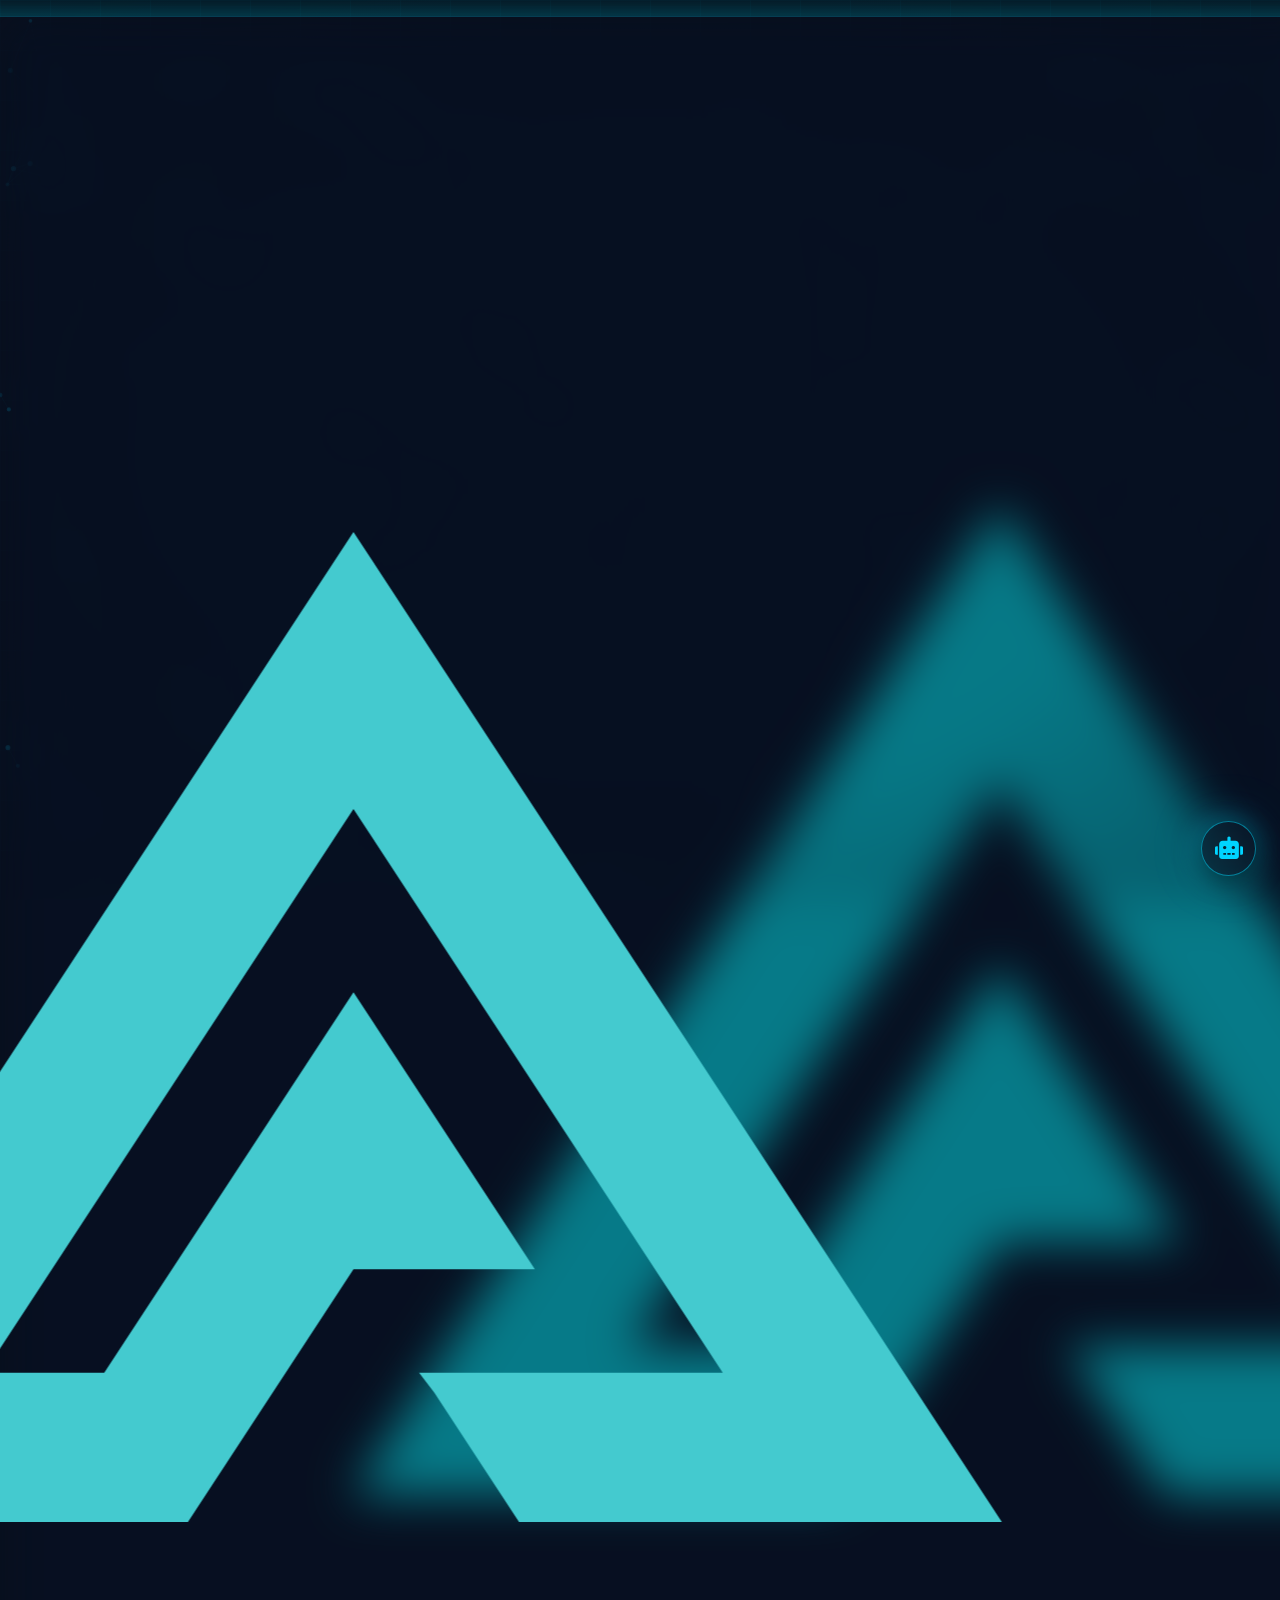
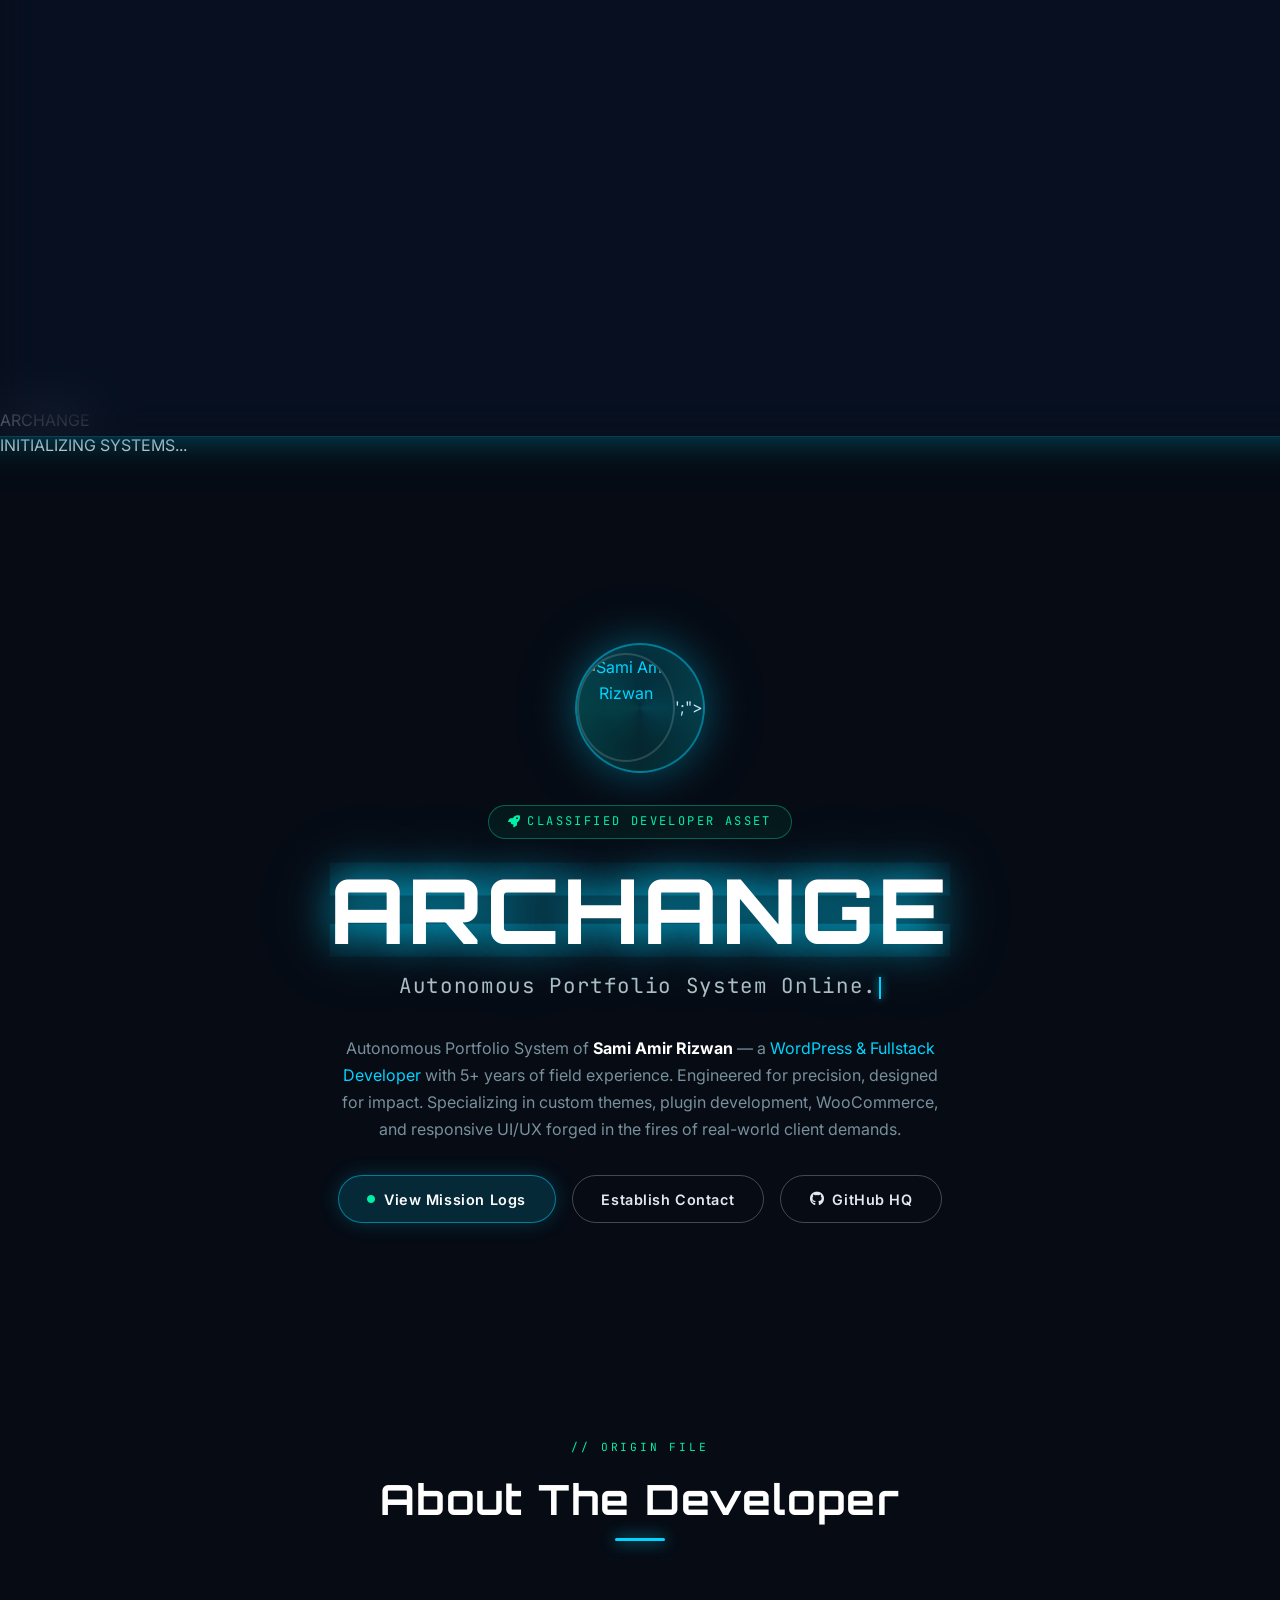
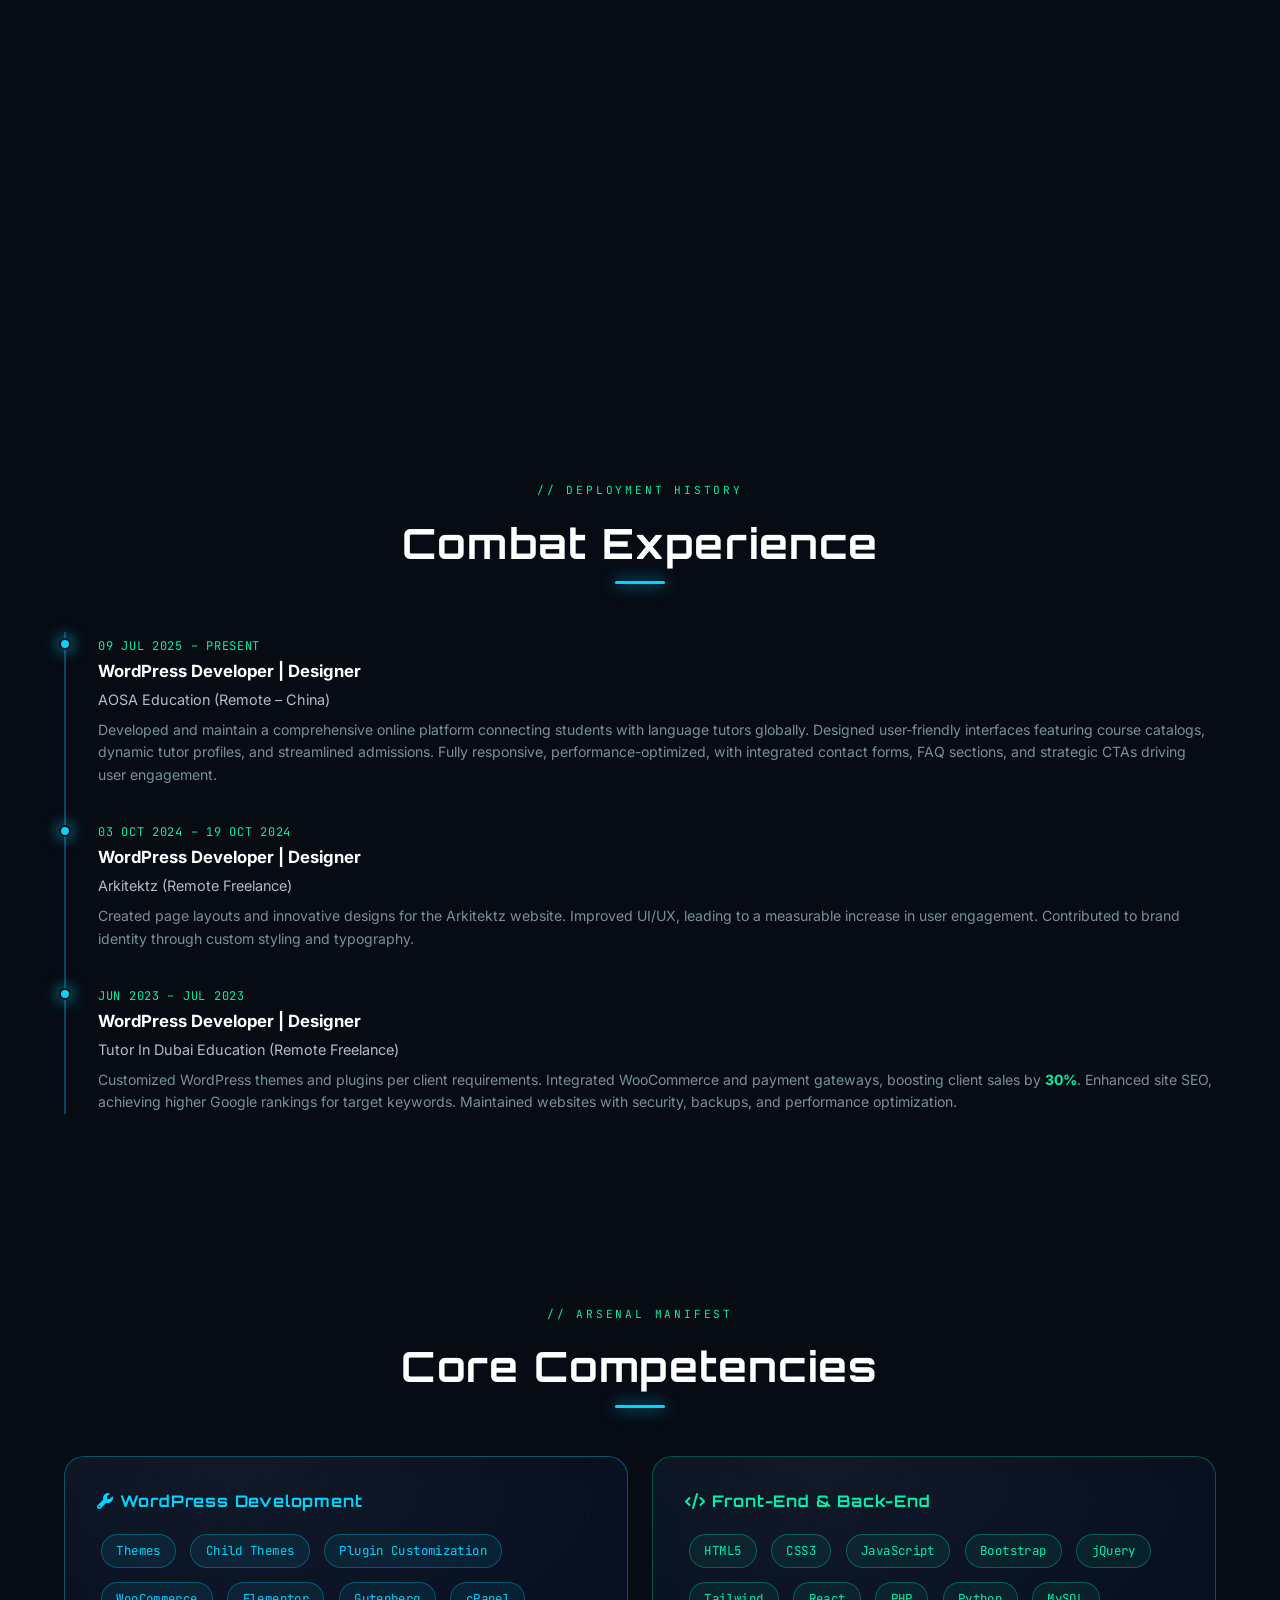
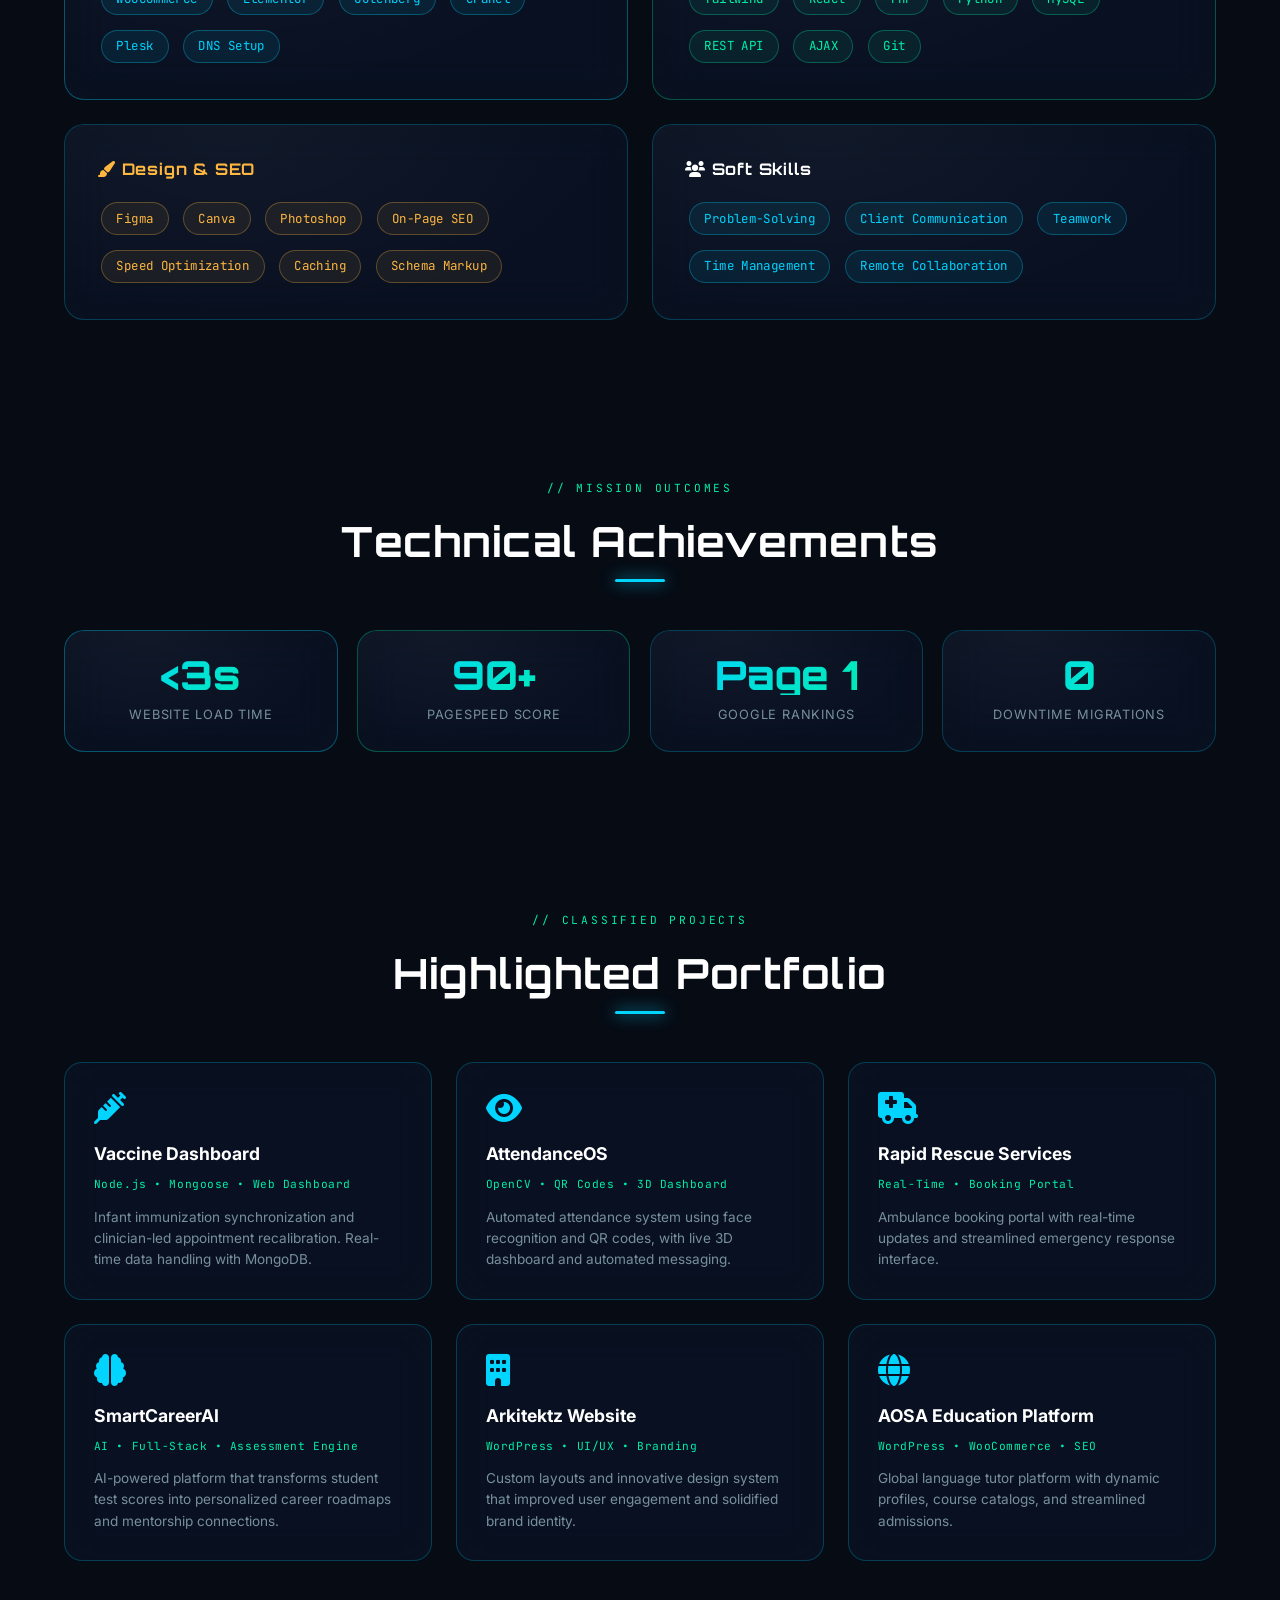
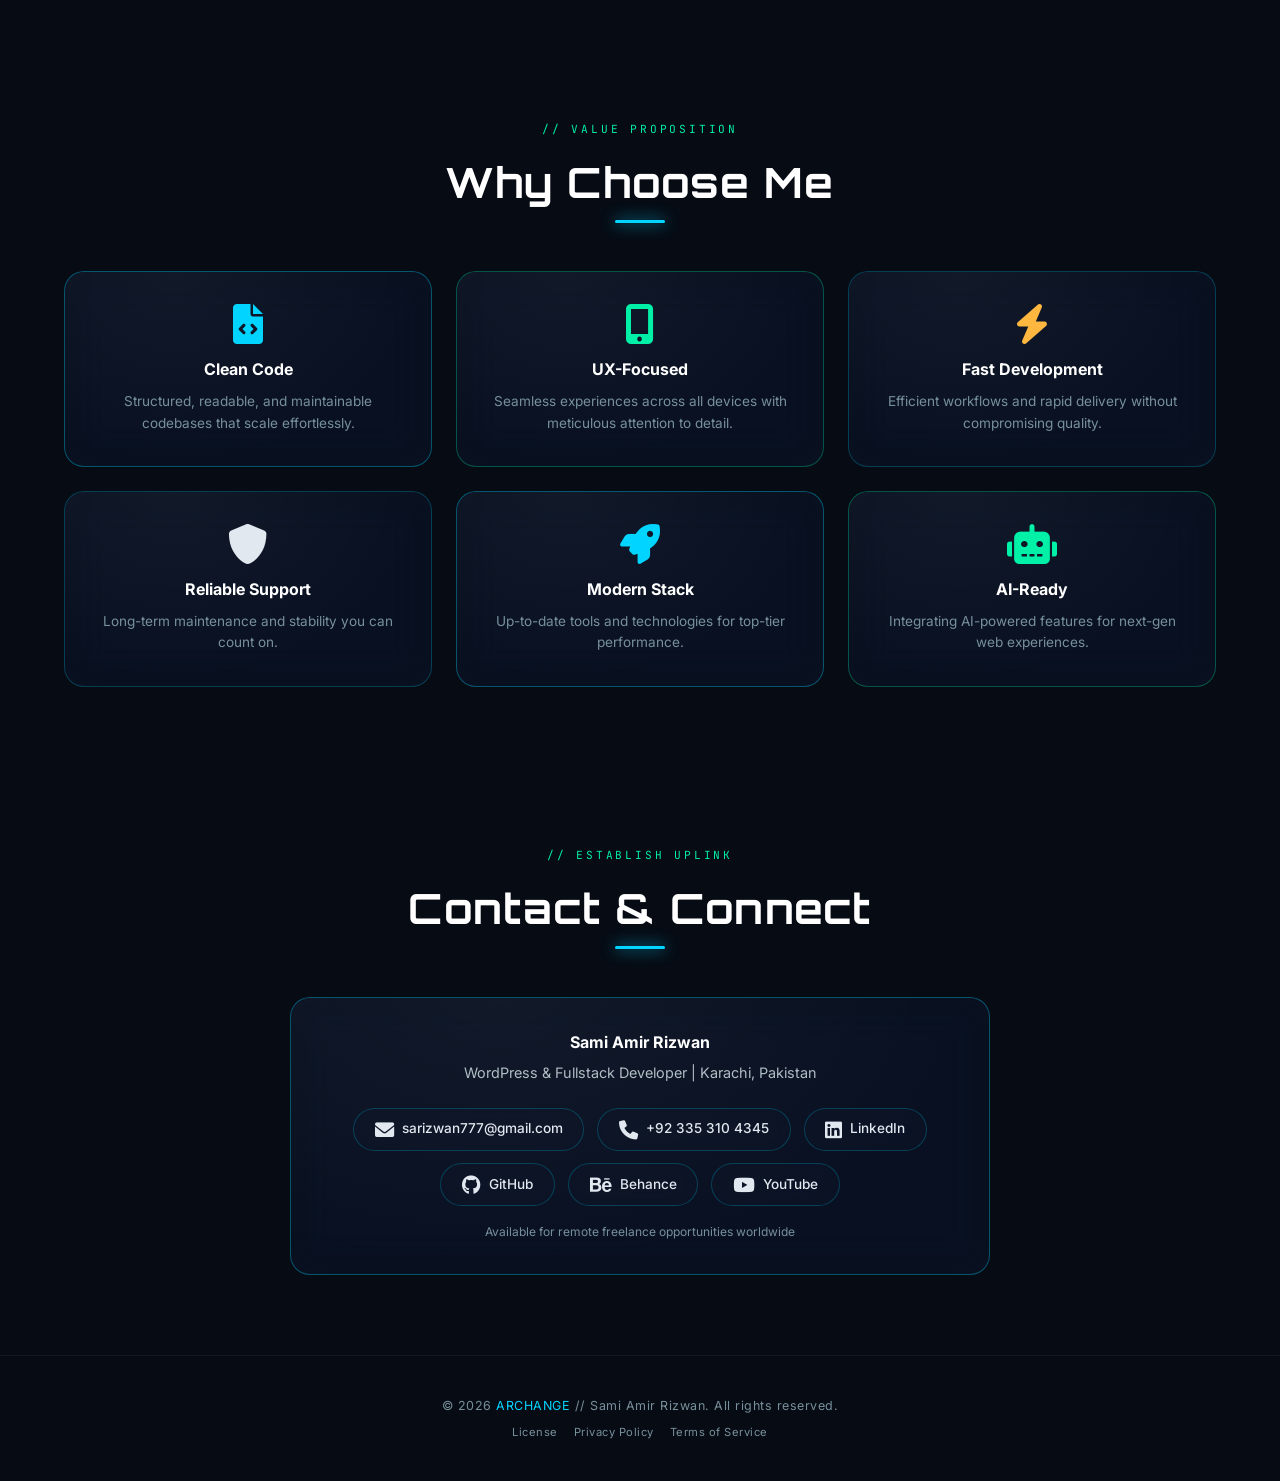
==== commit 9df5d472: "Updating the 4 files and imported 2 img files I updated the changes of the following 4 files: "index" ====
--- a/index.html
+++ b/index.html
@@ -23,10 +23,22 @@
     <!-- Custom Styles -->
     <link rel="stylesheet" href="css/style.css">
 
-    <!-- Favicon (letter A) -->
-    <link rel="icon" type="image/x-icon" href="favicon.ico">
+    <!-- Favicon (your logo) -->
+    <link rel="icon" type="image/png" href="favicon.ico">
 </head>
 <body>
+
+    <!-- Preloader -->
+    <div id="preloader" class="preloader" aria-hidden="true">
+        <div class="preloader-content">
+            <img src="Archange-Logo.png" alt="ARCHANGE" class="preloader-logo-img">
+            <p class="preloader-text glitch-text" data-text="ARCHANGE">ARCHANGE</p>
+            <div class="preloader-bar">
+                <div class="preloader-progress"></div>
+            </div>
+            <span class="preloader-status">INITIALIZING SYSTEMS...</span>
+        </div>
+    </div>
 
     <!-- Background Layers -->
     <canvas id="particle-canvas" aria-hidden="true"></canvas>
@@ -36,10 +48,7 @@
     <!-- Navigation -->
     <nav class="nav-bar" id="navbar" role="navigation" aria-label="Main navigation">
         <span class="nav-logo">
-            <svg width="22" height="22" viewBox="0 0 24 24" fill="none" stroke="currentColor" stroke-width="2" stroke-linecap="round" stroke-linejoin="round">
-                <polygon points="12,2 22,22 2,22"/>
-                <line x1="7" y1="16" x2="17" y2="16"/>
-            </svg>
+            <img src="Archange-Logo.png" alt="ARCHANGE logo" class="nav-logo-img">
             ARCHANGE
         </span>
         <button class="mobile-menu-btn" id="mobileMenuBtn" aria-label="Toggle menu" aria-expanded="false">
@@ -121,7 +130,10 @@
                         <strong>🌐 Languages:</strong> Urdu (Native), English (Fluent)
                     </p>
                     <p style="color:var(--text-secondary);font-size:0.9rem;margin-bottom:0.4rem;">
-                        <strong>🎓 Education:</strong> Aptech Institute (2023–2027), IGCSE O-Level (THCC, 2018–2023)
+                        <strong>🎓 Education:</strong>
+                        <span>Higher Diploma in Software Engineering (SBTE Inter Equivalent) – Aptech Institute (2023–2027) <i class="fas fa-spinner fa-pulse" style="color:var(--accent-teal); margin-left:0.3rem;" title="Currently in progress"></i></span>
+                        <br>
+                        <span style="opacity:0.8;">IGCSE O-Level – THCC (2018–2023)</span>
                     </p>
                     <p style="color:var(--text-secondary);font-size:0.9rem;margin-bottom:0.4rem;">
                         <strong>📡 Status:</strong> Open to freelance & remote opportunities
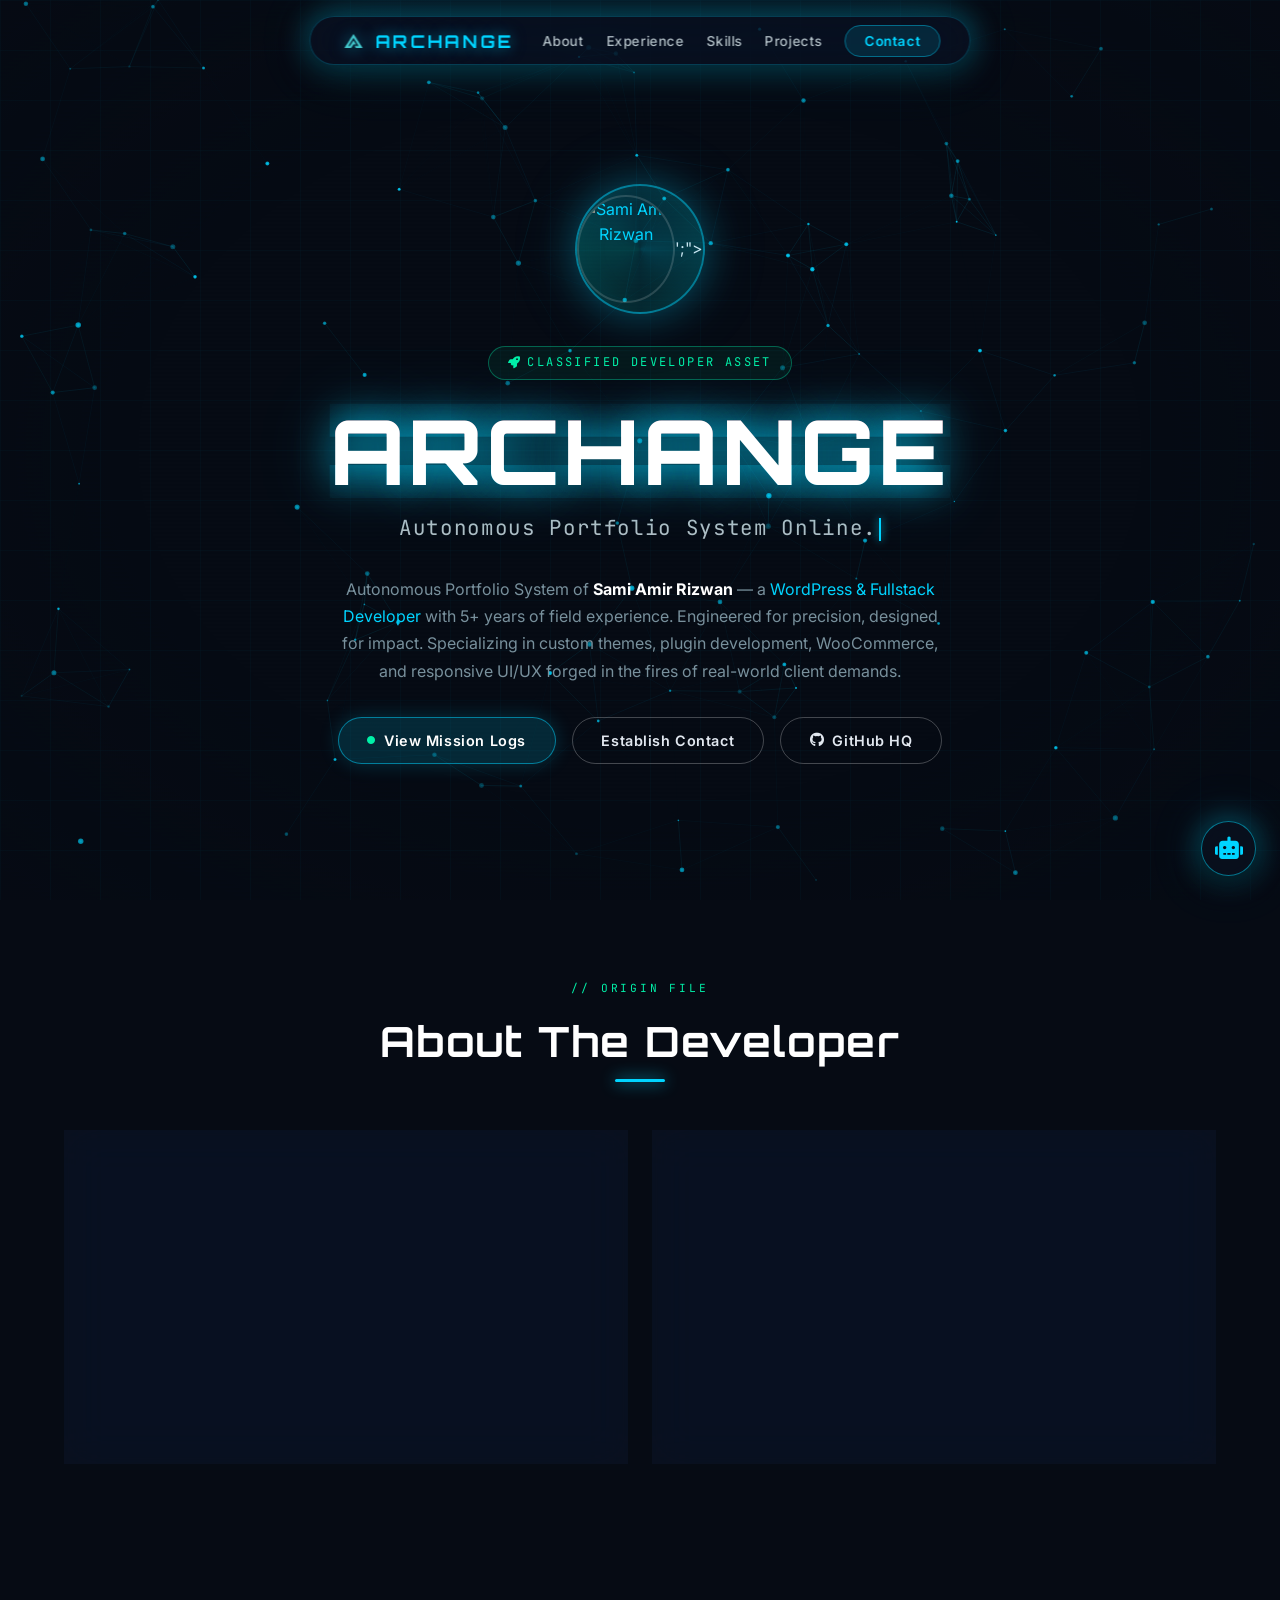
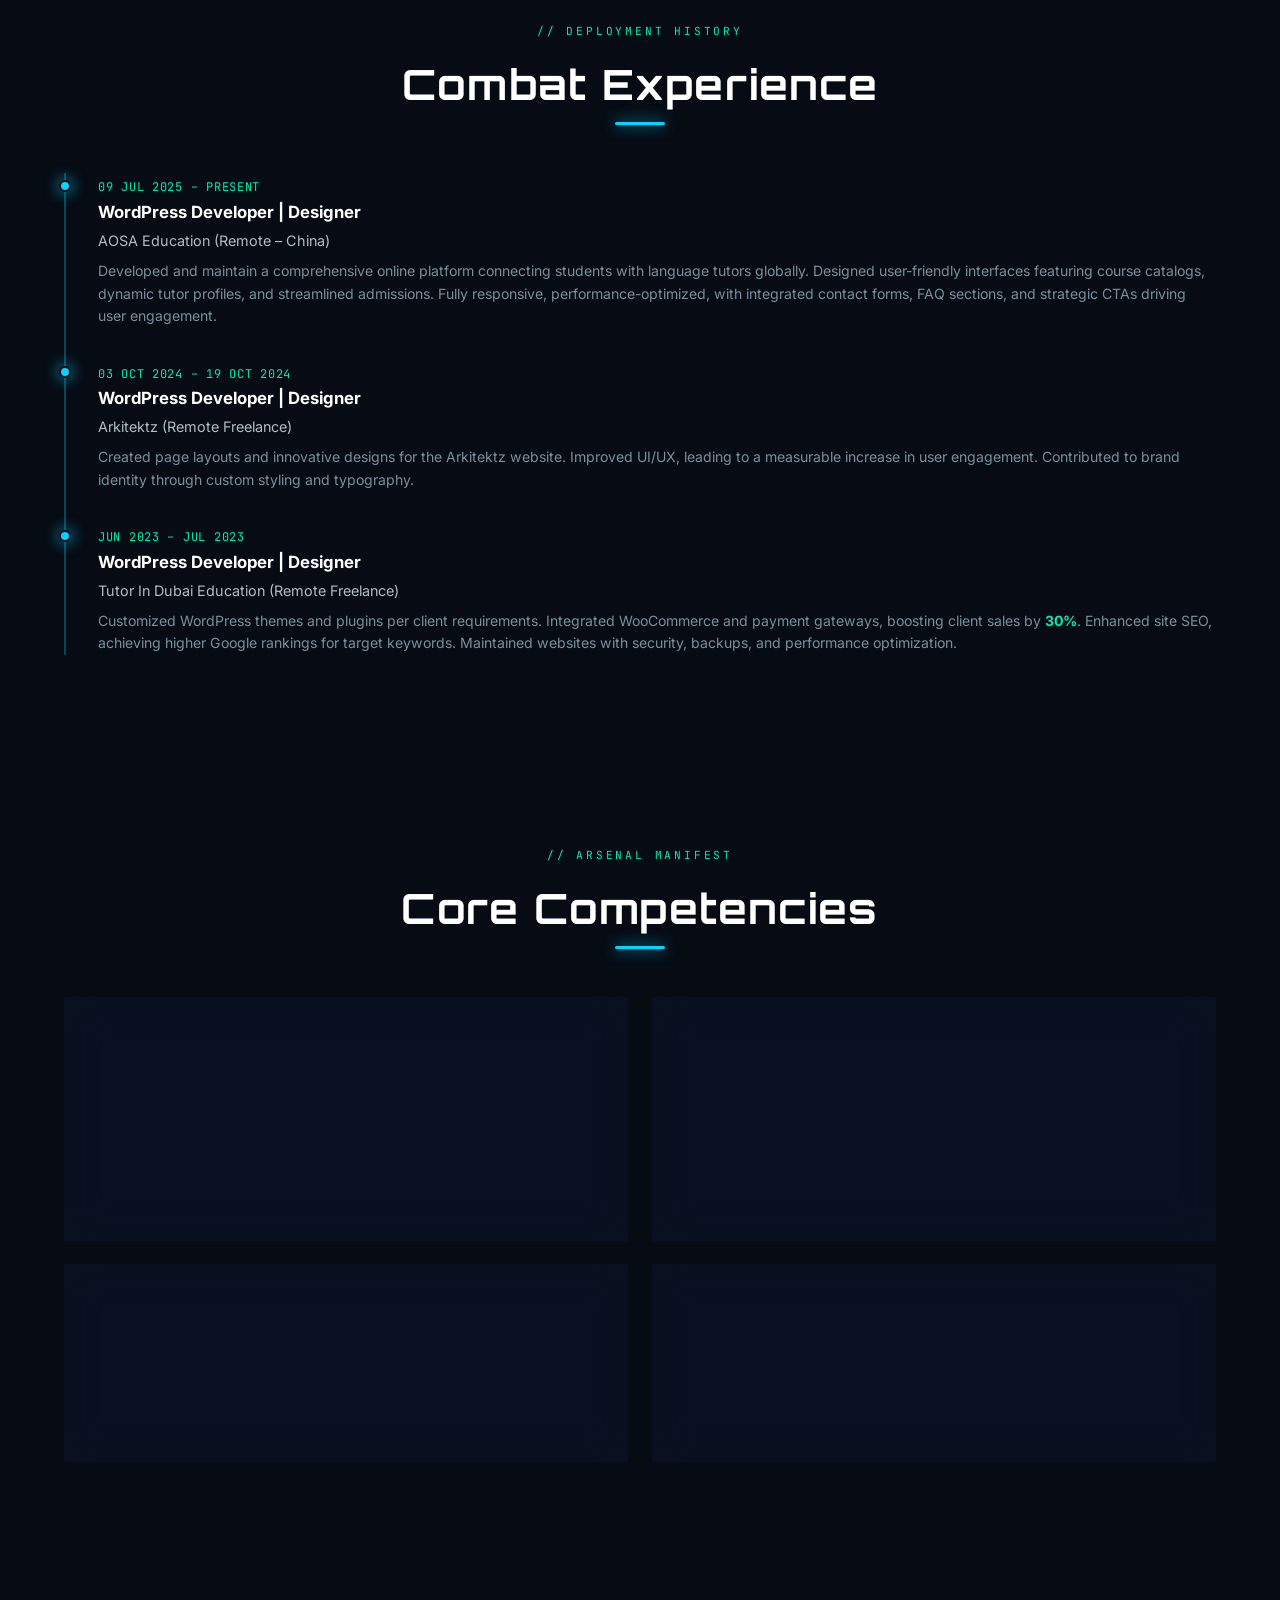
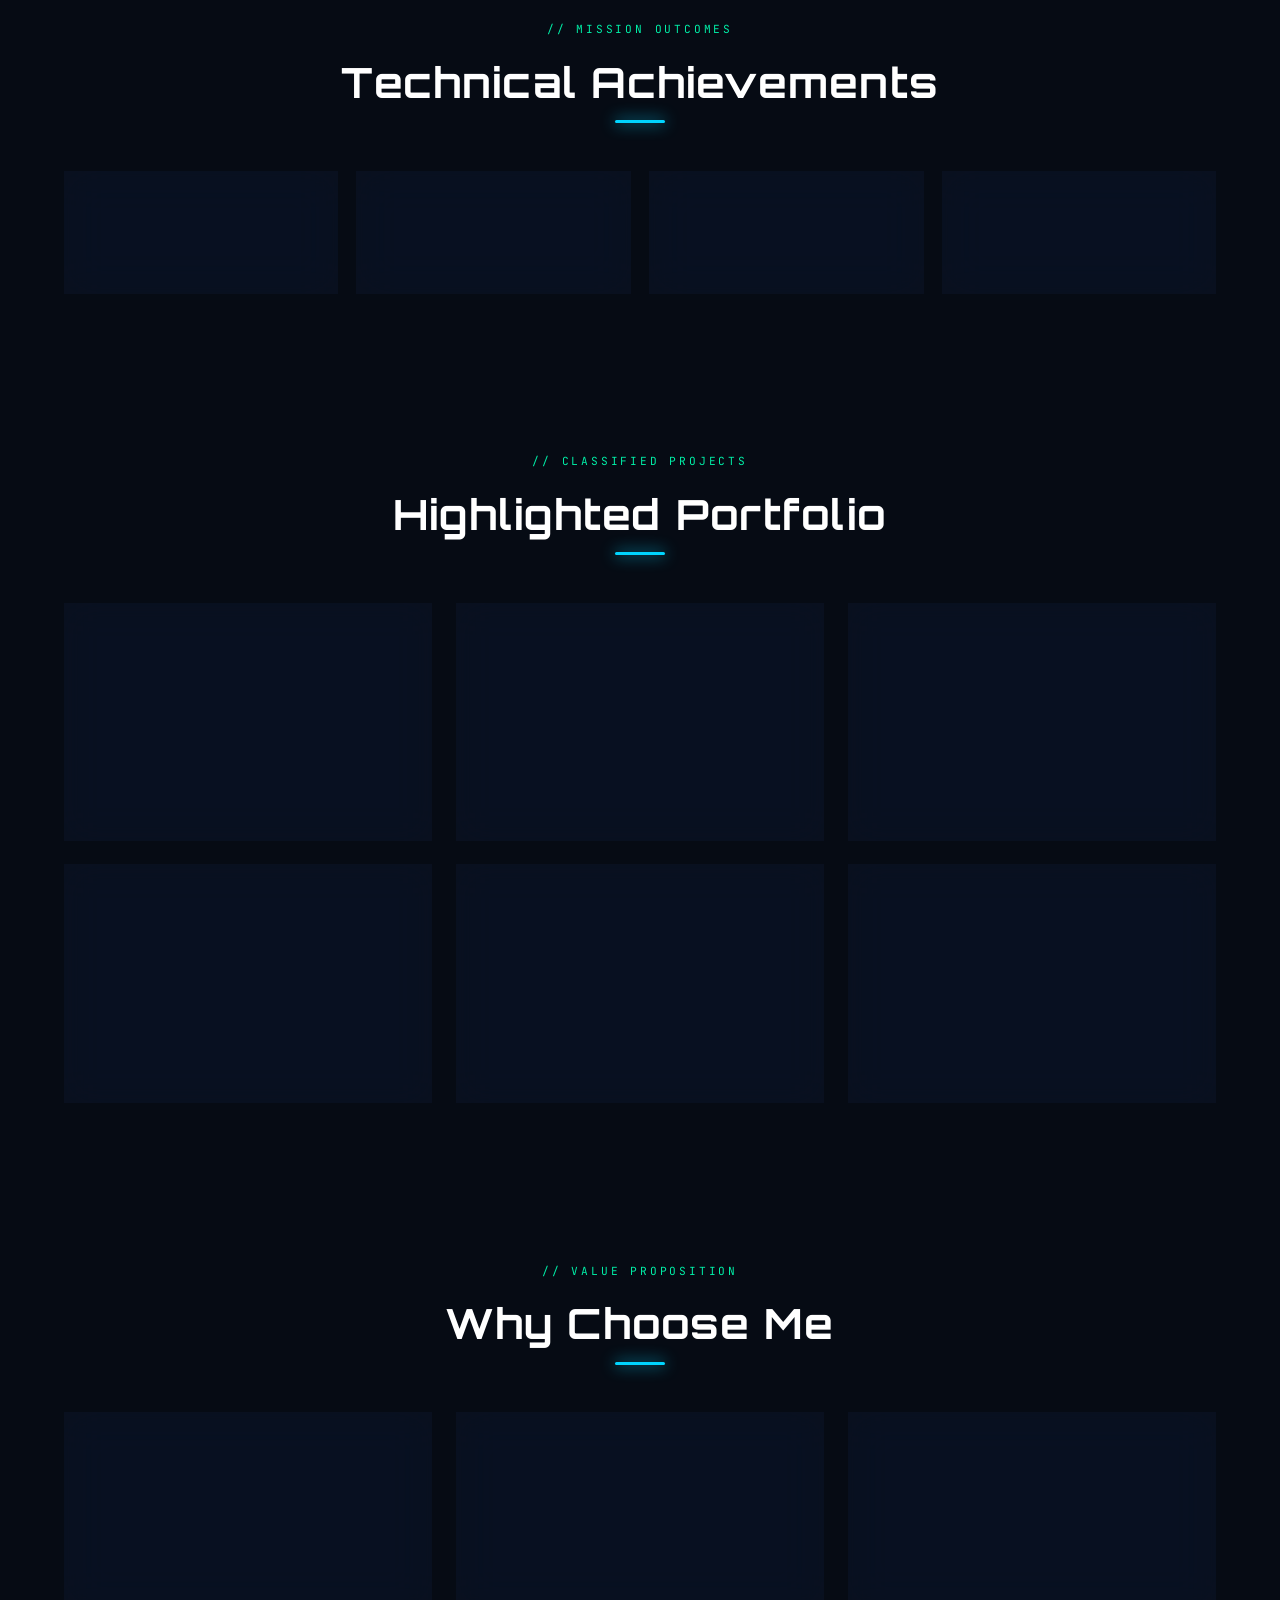
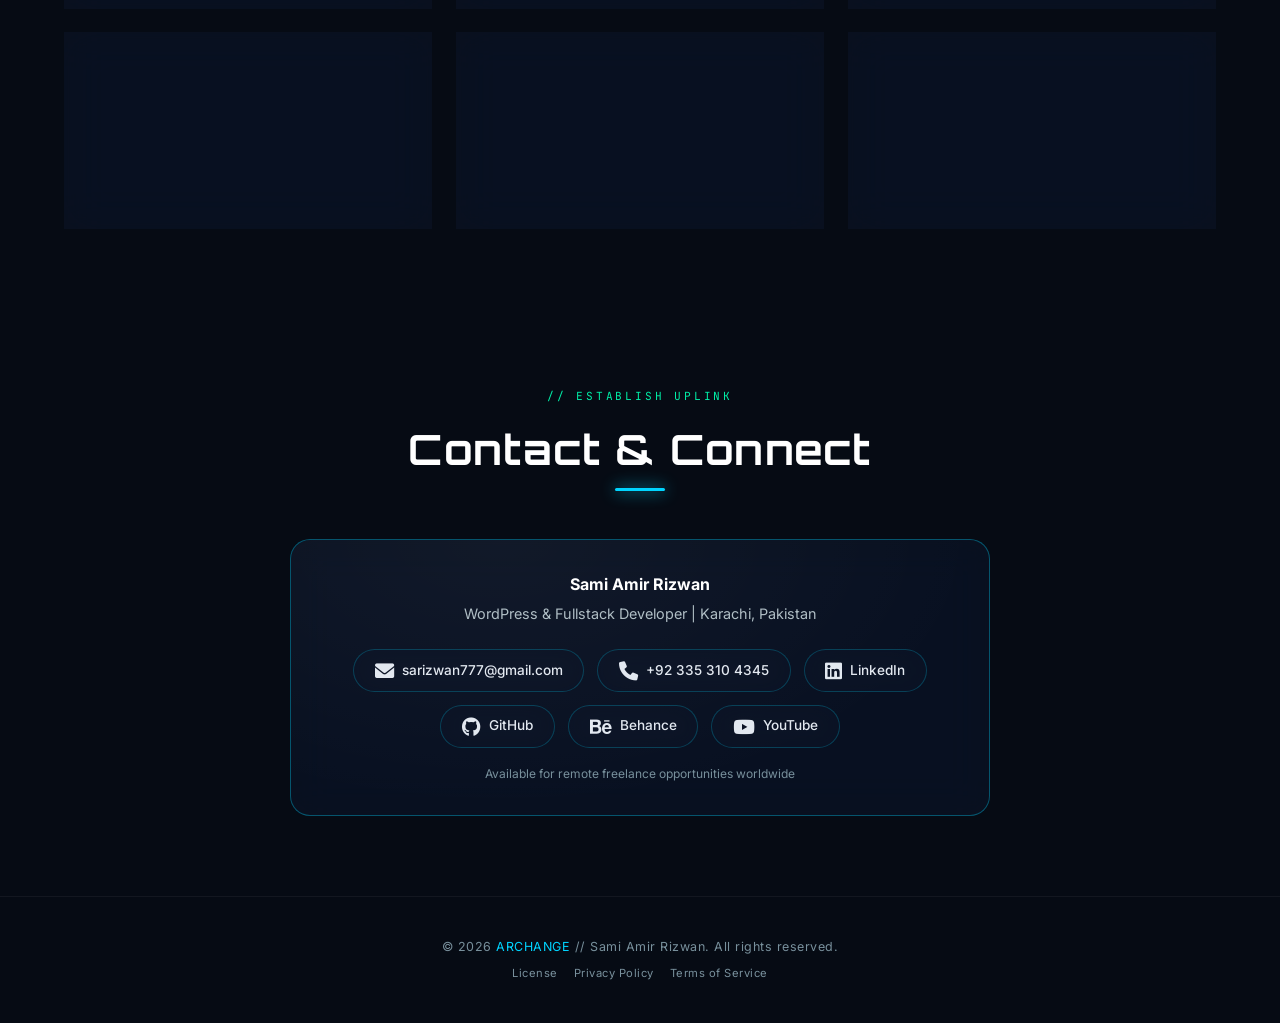
==== commit 92b464b0: "Update education status to 'Currently in progress'" ====
--- a/index.html
+++ b/index.html
@@ -131,7 +131,7 @@
                     </p>
                     <p style="color:var(--text-secondary);font-size:0.9rem;margin-bottom:0.4rem;">
                         <strong>🎓 Education:</strong>
-                        <span>Higher Diploma in Software Engineering (SBTE Inter Equivalent) – Aptech Institute (2023–2027) <i class="fas fa-spinner fa-pulse" style="color:var(--accent-teal); margin-left:0.3rem;" title="Currently in progress"></i></span>
+                        <span>Higher Diploma in Software Engineering (SBTE Inter Equivalent) – Aptech Institute (2023–2027) [Currently in progress] <i class="fas fa-spinner fa-pulse" style="color:var(--accent-teal); margin-left:0.3rem;" title="Currently in progress"></i></span>
                         <br>
                         <span style="opacity:0.8;">IGCSE O-Level – THCC (2018–2023)</span>
                     </p>
@@ -426,4 +426,4 @@
     <!-- Scripts -->
     <script src="js/script.js"></script>
 </body>
-</html>+</html>
--- a/css/style.css
+++ b/css/style.css
@@ -139,6 +139,24 @@
     border-color: var(--glass-border-strong);
     box-shadow: 0 12px 40px rgba(0, 0, 0, 0.5), 0 0 40px rgba(0, 212, 255, 0.3);
 }
+
+/* ──────────────────────────────────
+   CUSTOM LOGO IMAGES
+   ────────────────────────────────── */
+.nav-logo-img {
+    width: 28px;
+    height: auto;
+    vertical-align: middle;
+    filter: drop-shadow(0 0 8px rgba(0, 212, 255, 0.6));
+}
+
+.preloader-logo-img {
+    width: 80px;
+    height: auto;
+    animation: preloaderPulse 1.5s ease-in-out infinite;
+    filter: drop-shadow(0 0 20px rgba(0, 212, 255, 0.7));
+}
+
 .nav-logo {
     font-family: var(--font-display);
     font-weight: 700;
@@ -724,6 +742,109 @@
 .footer a:hover {
     color: var(--accent-teal);
     text-decoration: underline;
+}
+
+/* ──────────────────────────────────
+   PRELOADER
+   ────────────────────────────────── */
+.preloader {
+    position: fixed;
+    top: 0;
+    left: 0;
+    width: 100vw;
+    height: 100vh;
+    background: var(--bg-deep);
+    z-index: var(--z-loader);
+    display: flex;
+    align-items: center;
+    justify-content: center;
+    transition: opacity 0.6s ease-out, visibility 0.6s ease-out;
+}
+.preloader.fade-out {
+    opacity: 0;
+    visibility: hidden;
+    pointer-events: none;
+}
+.preloader-content {
+    display: flex;
+    flex-direction: column;
+    align-items: center;
+    gap: 1.2rem;
+}
+.preloader-logo {
+    width: 80px;
+    height: 80px;
+    stroke: var(--accent-cyan);
+    animation: preloaderPulse 1.5s ease-in-out infinite;
+    filter: drop-shadow(0 0 20px rgba(0, 212, 255, 0.7));
+}
+@keyframes preloaderPulse {
+    0%, 100% { transform: scale(1); opacity: 0.9; }
+    50% { transform: scale(1.08); opacity: 1; }
+}
+.preloader-text {
+    font-family: var(--font-display);
+    font-size: 2rem;
+    font-weight: 800;
+    letter-spacing: 0.15em;
+    color: #fff;
+    position: relative;
+}
+.preloader-text.glitch-text::before,
+.preloader-text.glitch-text::after {
+    content: attr(data-text);
+    position: absolute;
+    top: 0;
+    left: 0;
+    width: 100%;
+    height: 100%;
+}
+.preloader-text.glitch-text::before {
+    color: var(--accent-rose);
+    animation: glitchShift 2.5s infinite;
+    clip-path: polygon(0 0, 100% 0, 100% 35%, 0 35%);
+    opacity: 0.8;
+    z-index: -1;
+}
+.preloader-text.glitch-text::after {
+    color: var(--accent-cyan);
+    animation: glitchShift 2.5s infinite reverse;
+    clip-path: polygon(0 65%, 100% 65%, 100% 100%, 0 100%);
+    opacity: 0.8;
+    z-index: -1;
+}
+.preloader-bar {
+    width: 200px;
+    max-width: 60vw;
+    height: 3px;
+    background: rgba(255, 255, 255, 0.1);
+    border-radius: 3px;
+    overflow: hidden;
+    position: relative;
+}
+.preloader-progress {
+    height: 100%;
+    width: 0%;
+    background: linear-gradient(90deg, var(--accent-cyan), var(--accent-teal));
+    border-radius: 3px;
+    animation: loadProgress 1.8s ease-out forwards;
+    box-shadow: 0 0 12px var(--accent-cyan);
+}
+@keyframes loadProgress {
+    0%   { width: 0%; }
+    100% { width: 100%; }
+}
+.preloader-status {
+    font-family: var(--font-mono);
+    font-size: 0.65rem;
+    letter-spacing: 0.2em;
+    color: var(--accent-teal);
+    text-transform: uppercase;
+    animation: statusBlink 2s step-end infinite;
+}
+@keyframes statusBlink {
+    0%, 100% { opacity: 1; }
+    50% { opacity: 0.3; }
 }
 
 /* Grids */
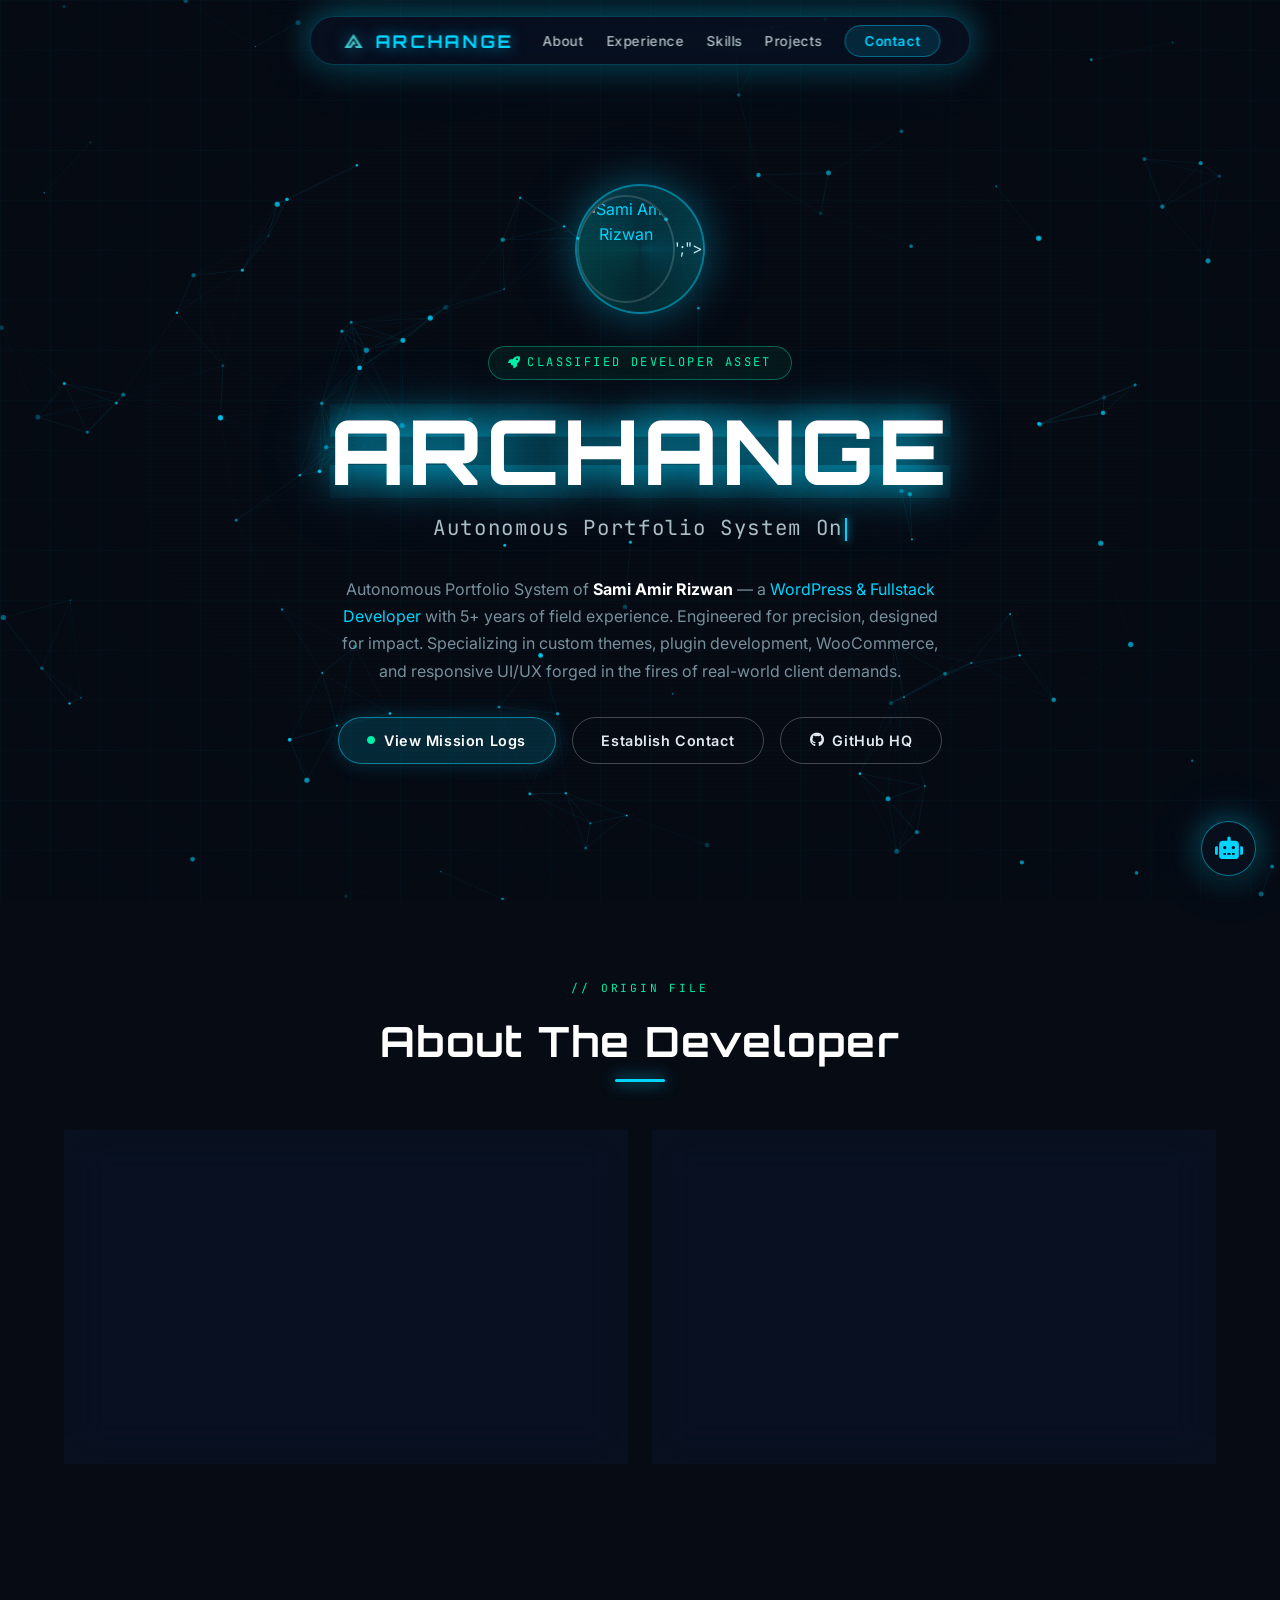
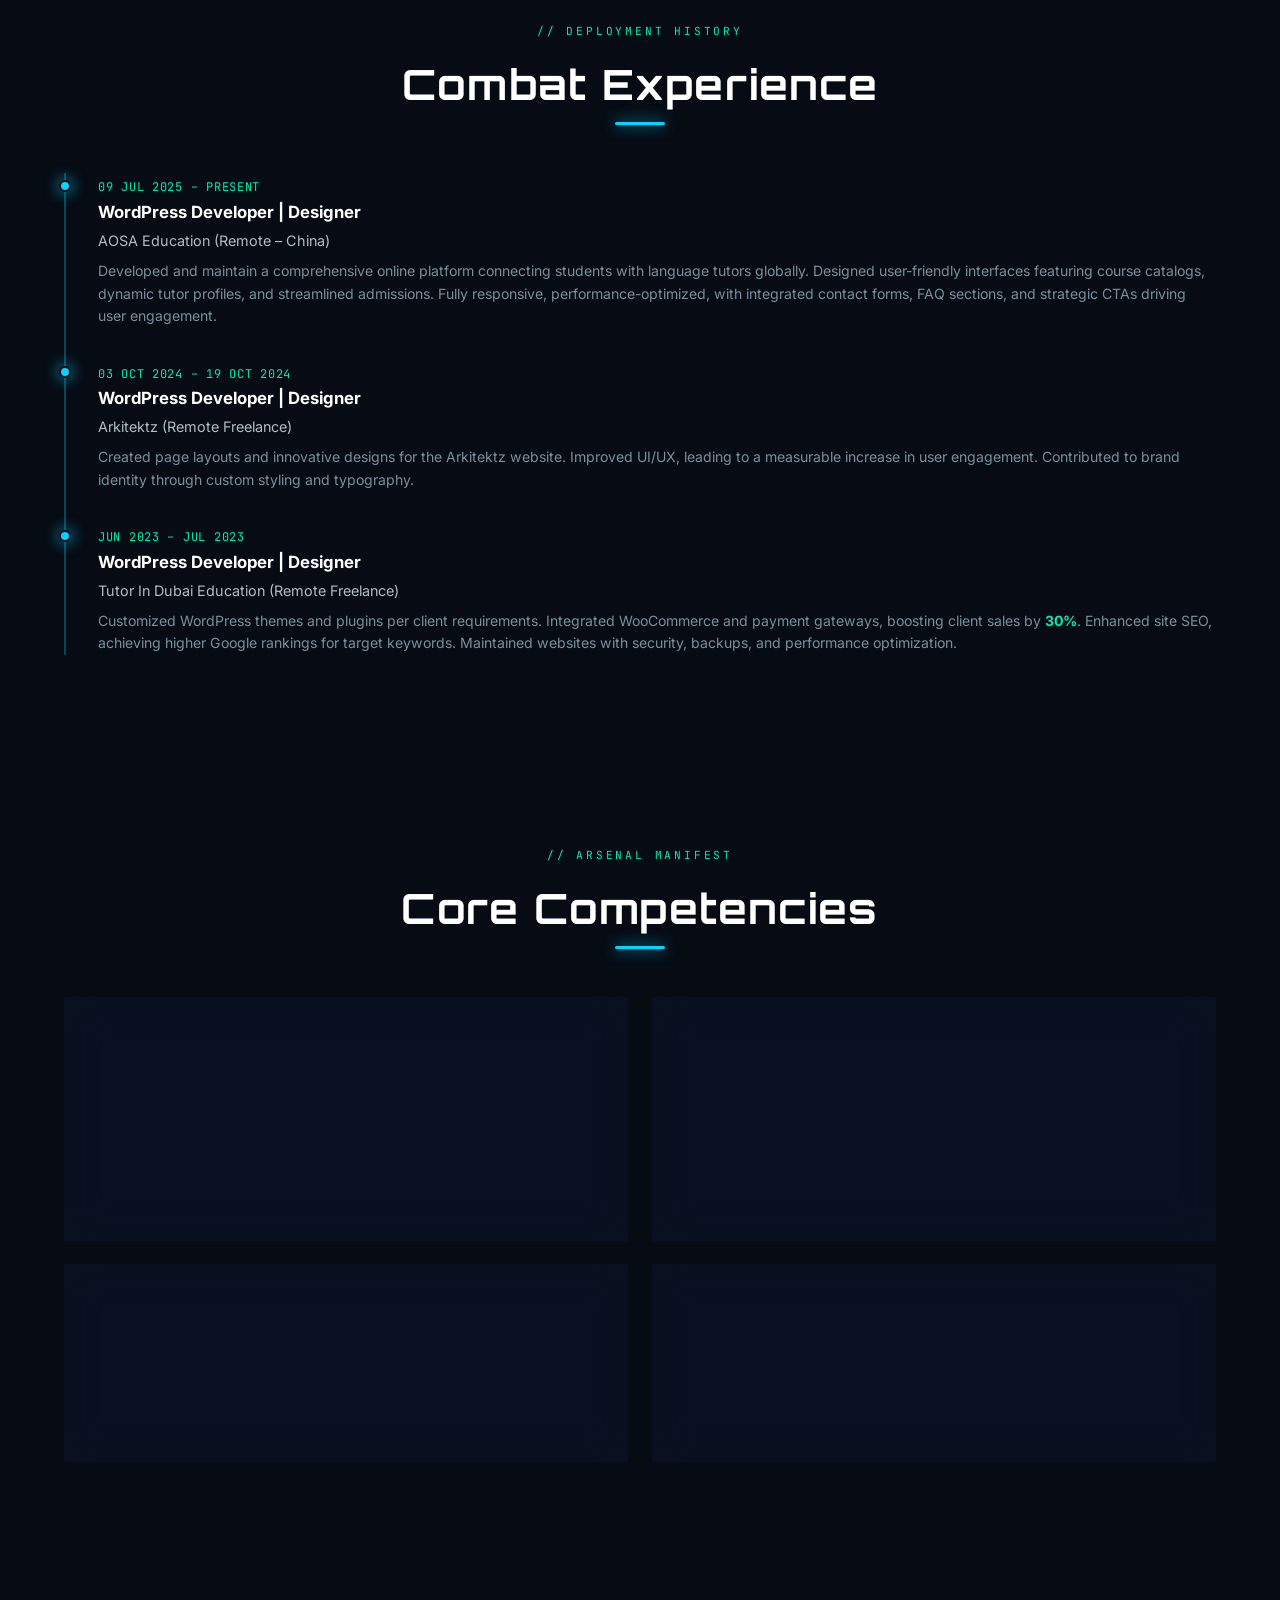
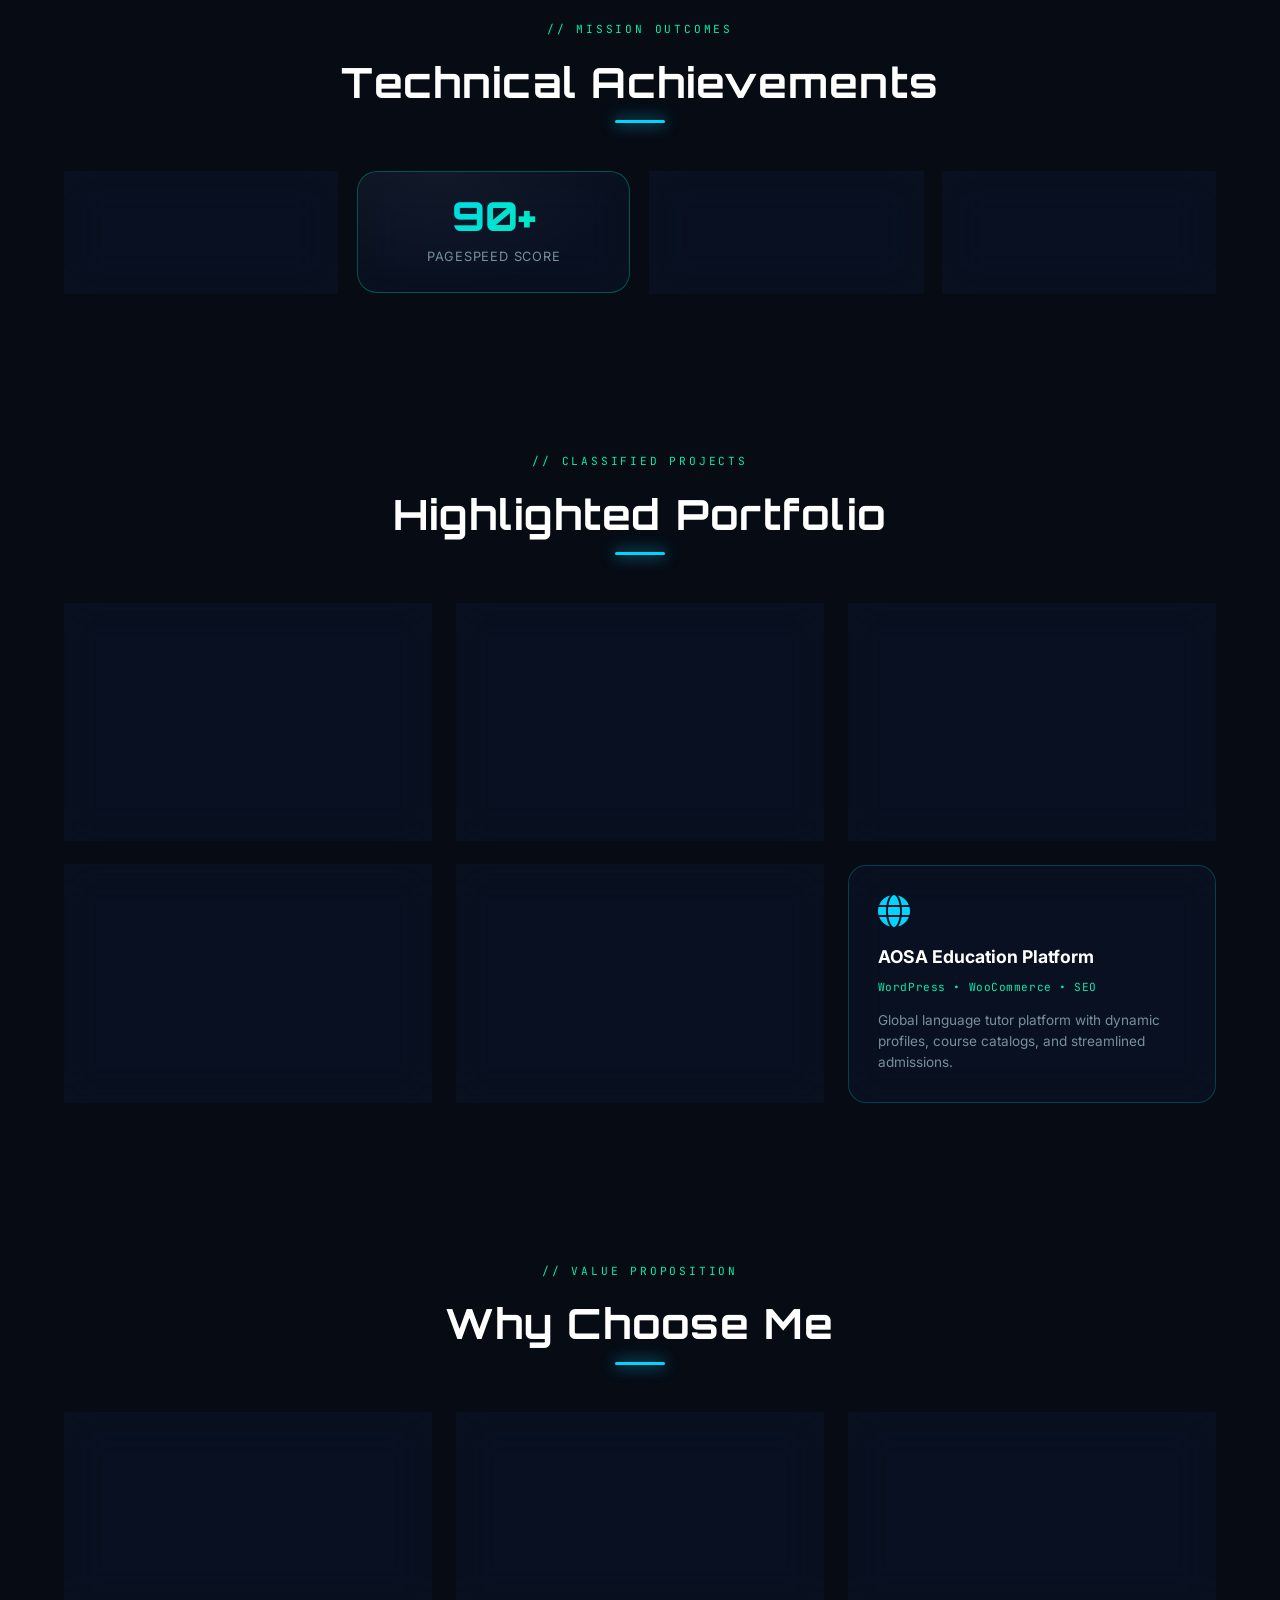
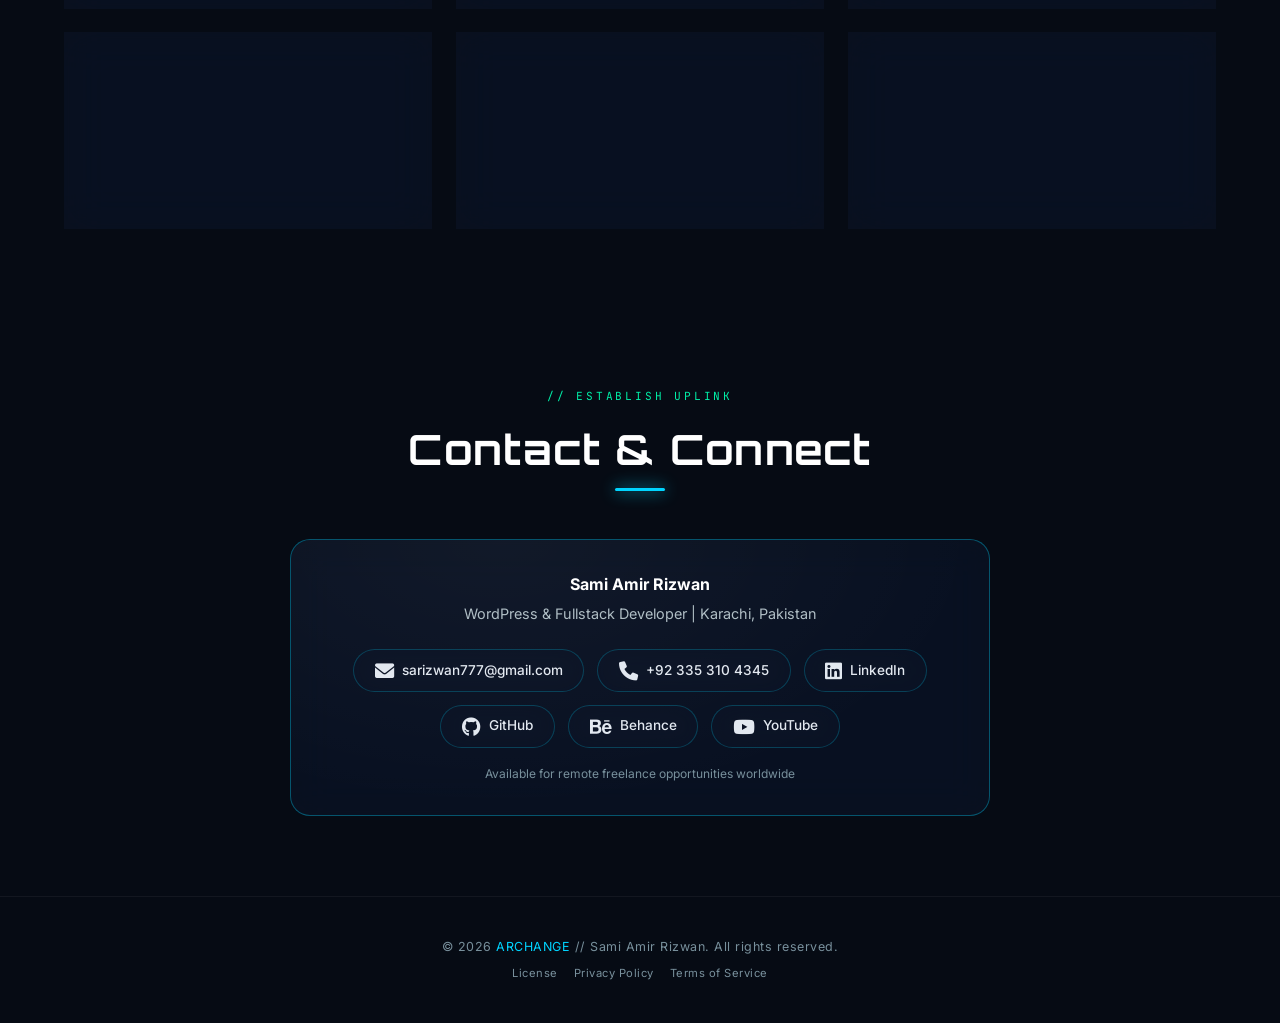
==== commit ed01fe74: "Change title separator from '//' to '—'" ====
--- a/index.html
+++ b/index.html
@@ -12,7 +12,7 @@
     <meta property="og:url" content="https://samiamirrizwan.github.io">
     <meta name="twitter:card" content="summary_large_image">
     <meta name="theme-color" content="#0a0e17">
-    <title>ARCHANGE // Sami Amir Rizwan | Developer Portfolio</title>
+    <title>ARCHANGE — Sami Amir Rizwan | Developer Portfolio</title>
 
     <!-- Fonts & Icons -->
     <link rel="preconnect" href="https://fonts.googleapis.com">
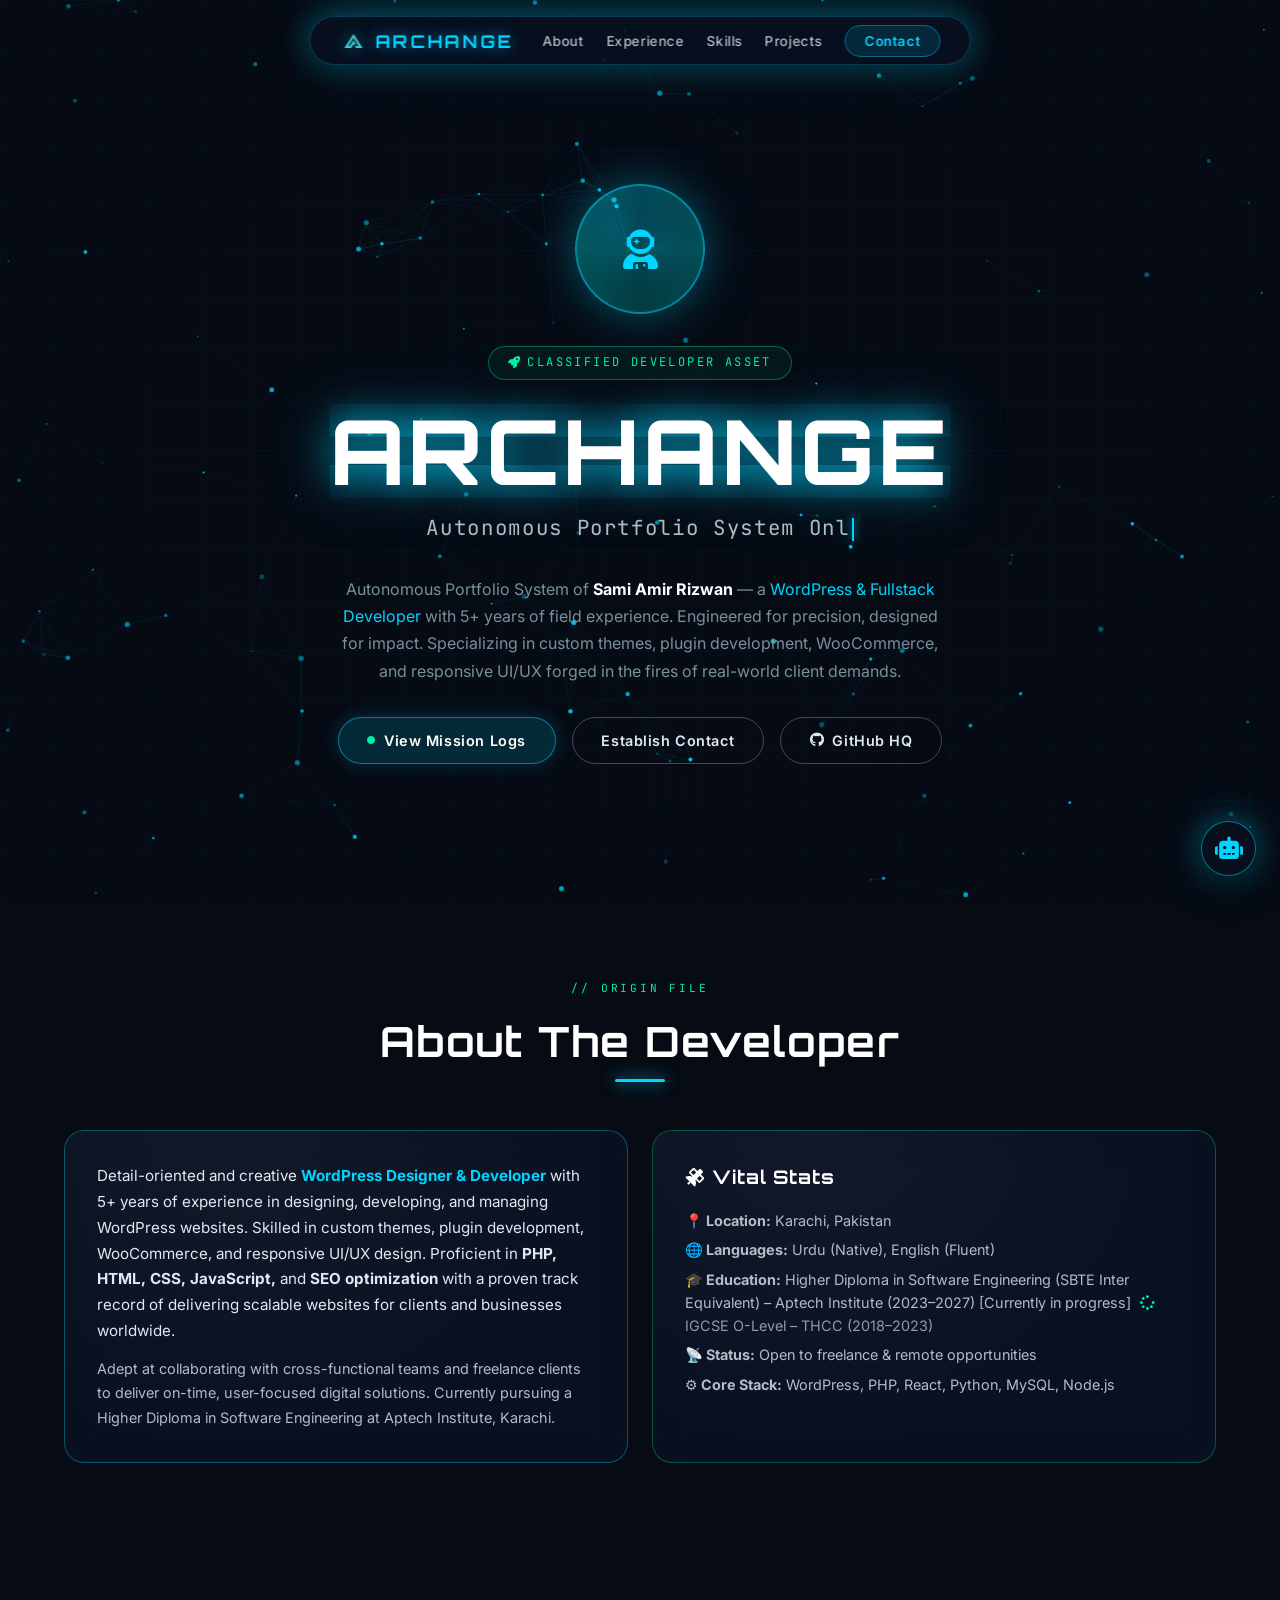
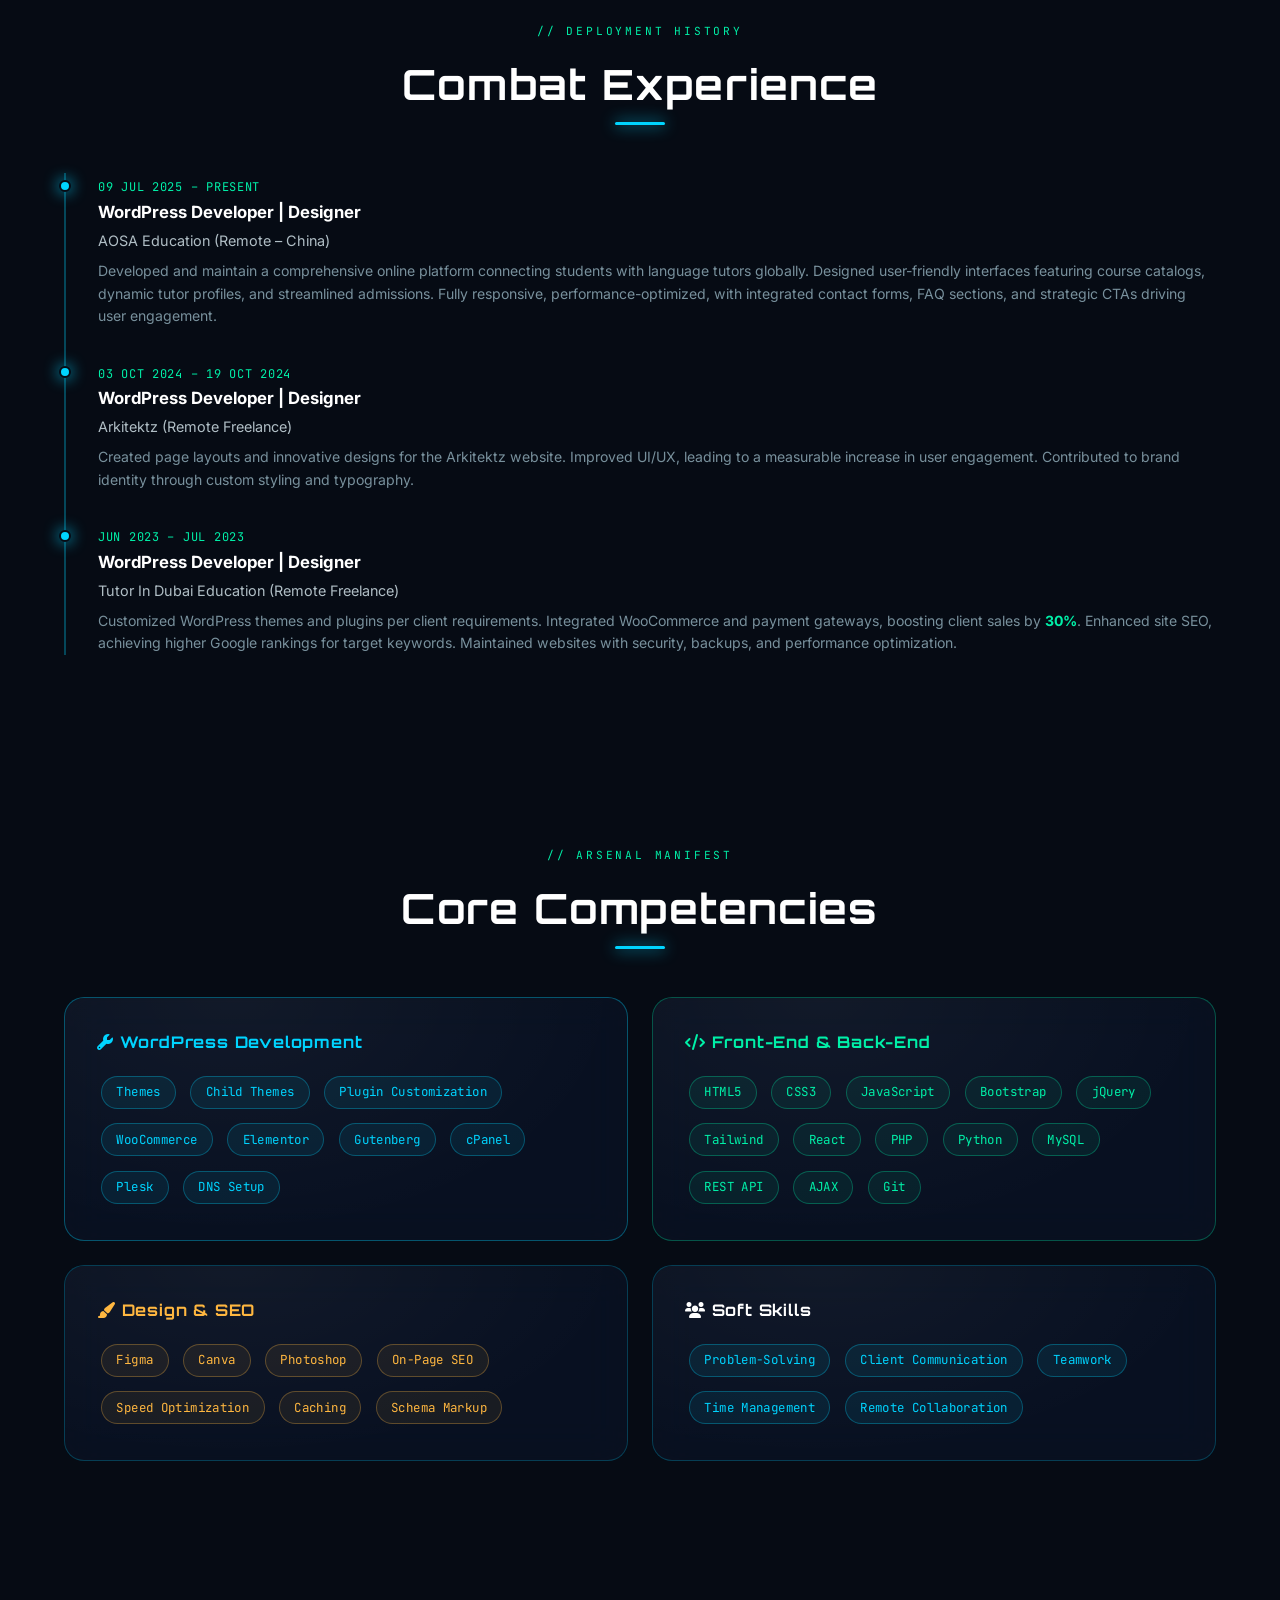
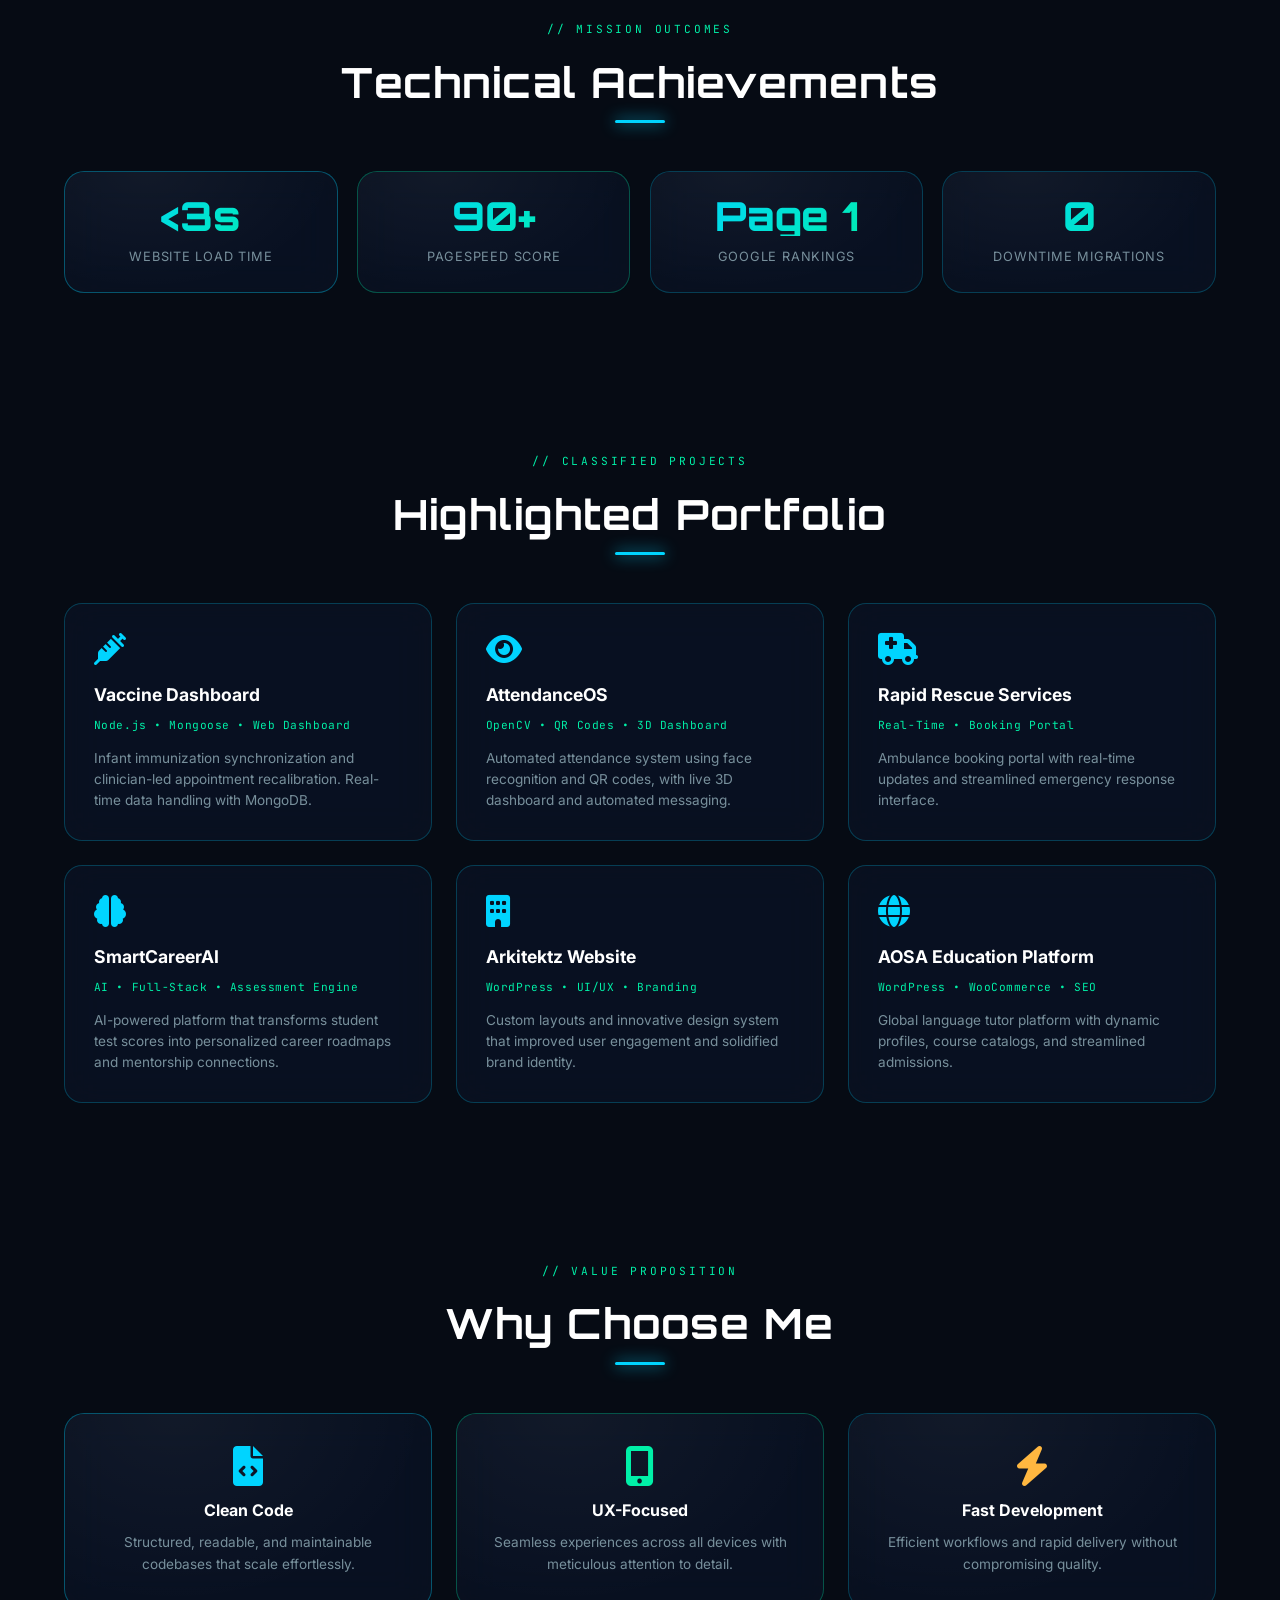
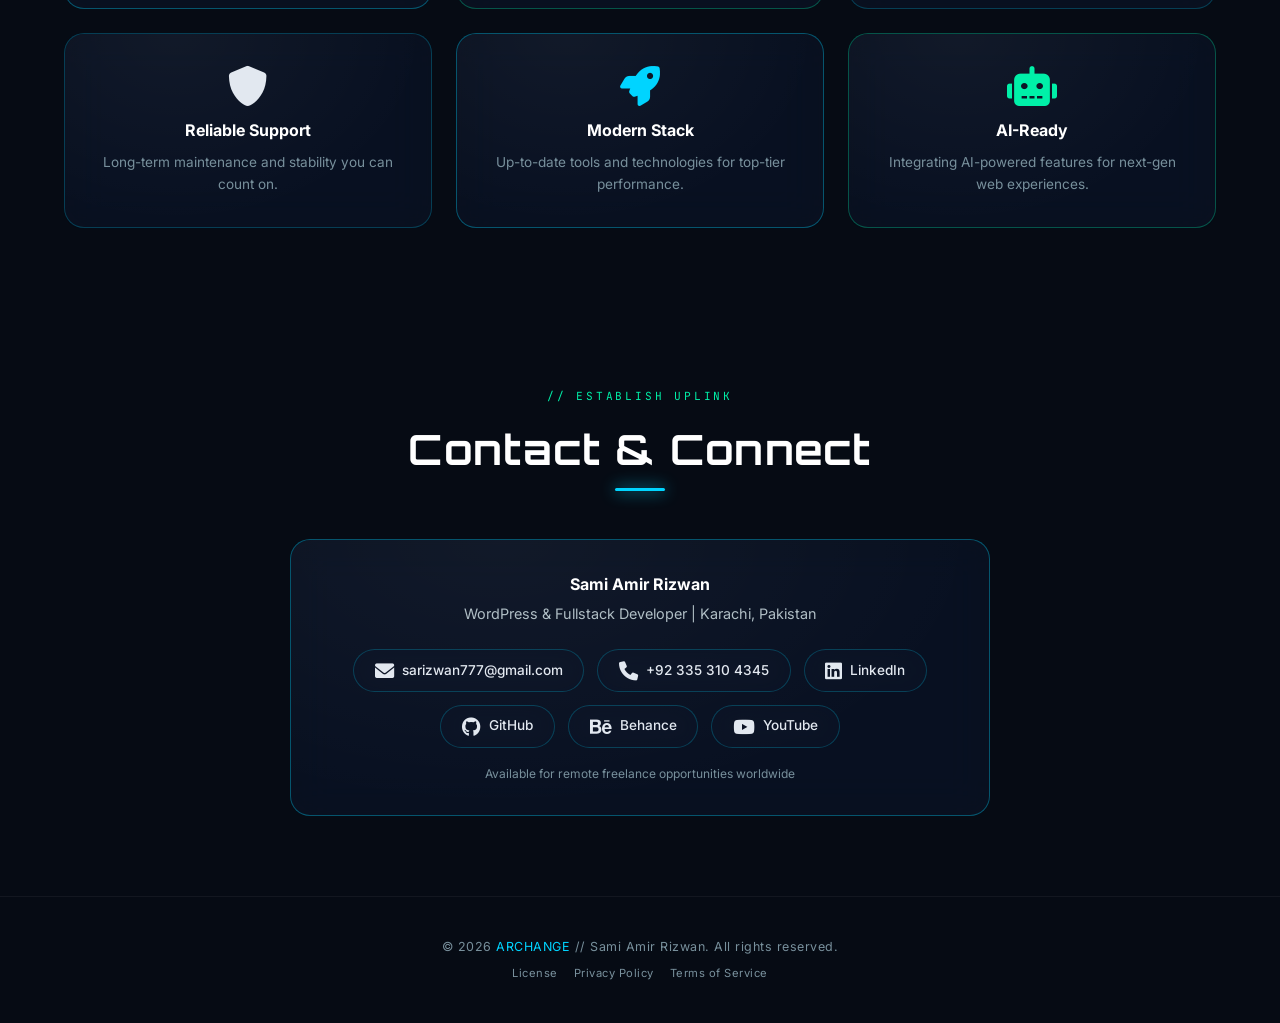
==== commit 1ec9467f: "Updating index.html changes 27-June-2026 The contents of the index.html file have been updated to im" ====
--- a/index.html
+++ b/index.html
@@ -68,8 +68,7 @@
         <!-- Hero Section -->
         <section class="hero-section" id="home">
             <div class="avatar-hologram">
-                <img src="https://github.com/Samiamirrizwan.png" alt="Sami Amir Rizwan" loading="eager"
-                     onerror="this.style.display='none'; this.parentElement.style.background='radial-gradient(circle at 30% 30%, rgba(0,212,255,0.35), rgba(0,240,168,0.15))'; this.parentElement.innerHTML+='<i class=\"fas fa-user-astronaut\" style=\"font-size:2.5rem;z-index:1;color:var(--accent-cyan);\"></i>';">
+                <img src="https://github.com/Samiamirrizwan.png" alt="Sami Amir Rizwan" loading="eager" onerror="this.style.display='none'; this.parentElement.style.background='radial-gradient(circle at 30% 30%, rgba(0,212,255,0.35), rgba(0,240,168,0.15))'; this.parentElement.insertAdjacentHTML('beforeend', '<i class=\'fas fa-user-astronaut\' style=\'font-size:2.5rem;z-index:1;color:var(--accent-cyan);\'></i>');">
             </div>
             <span class="hero-badge">
                 <i class="fas fa-rocket" style="margin-right:0.4em;"></i> Classified Developer Asset
@@ -426,4 +425,4 @@
     <!-- Scripts -->
     <script src="js/script.js"></script>
 </body>
-</html>
+</html>
